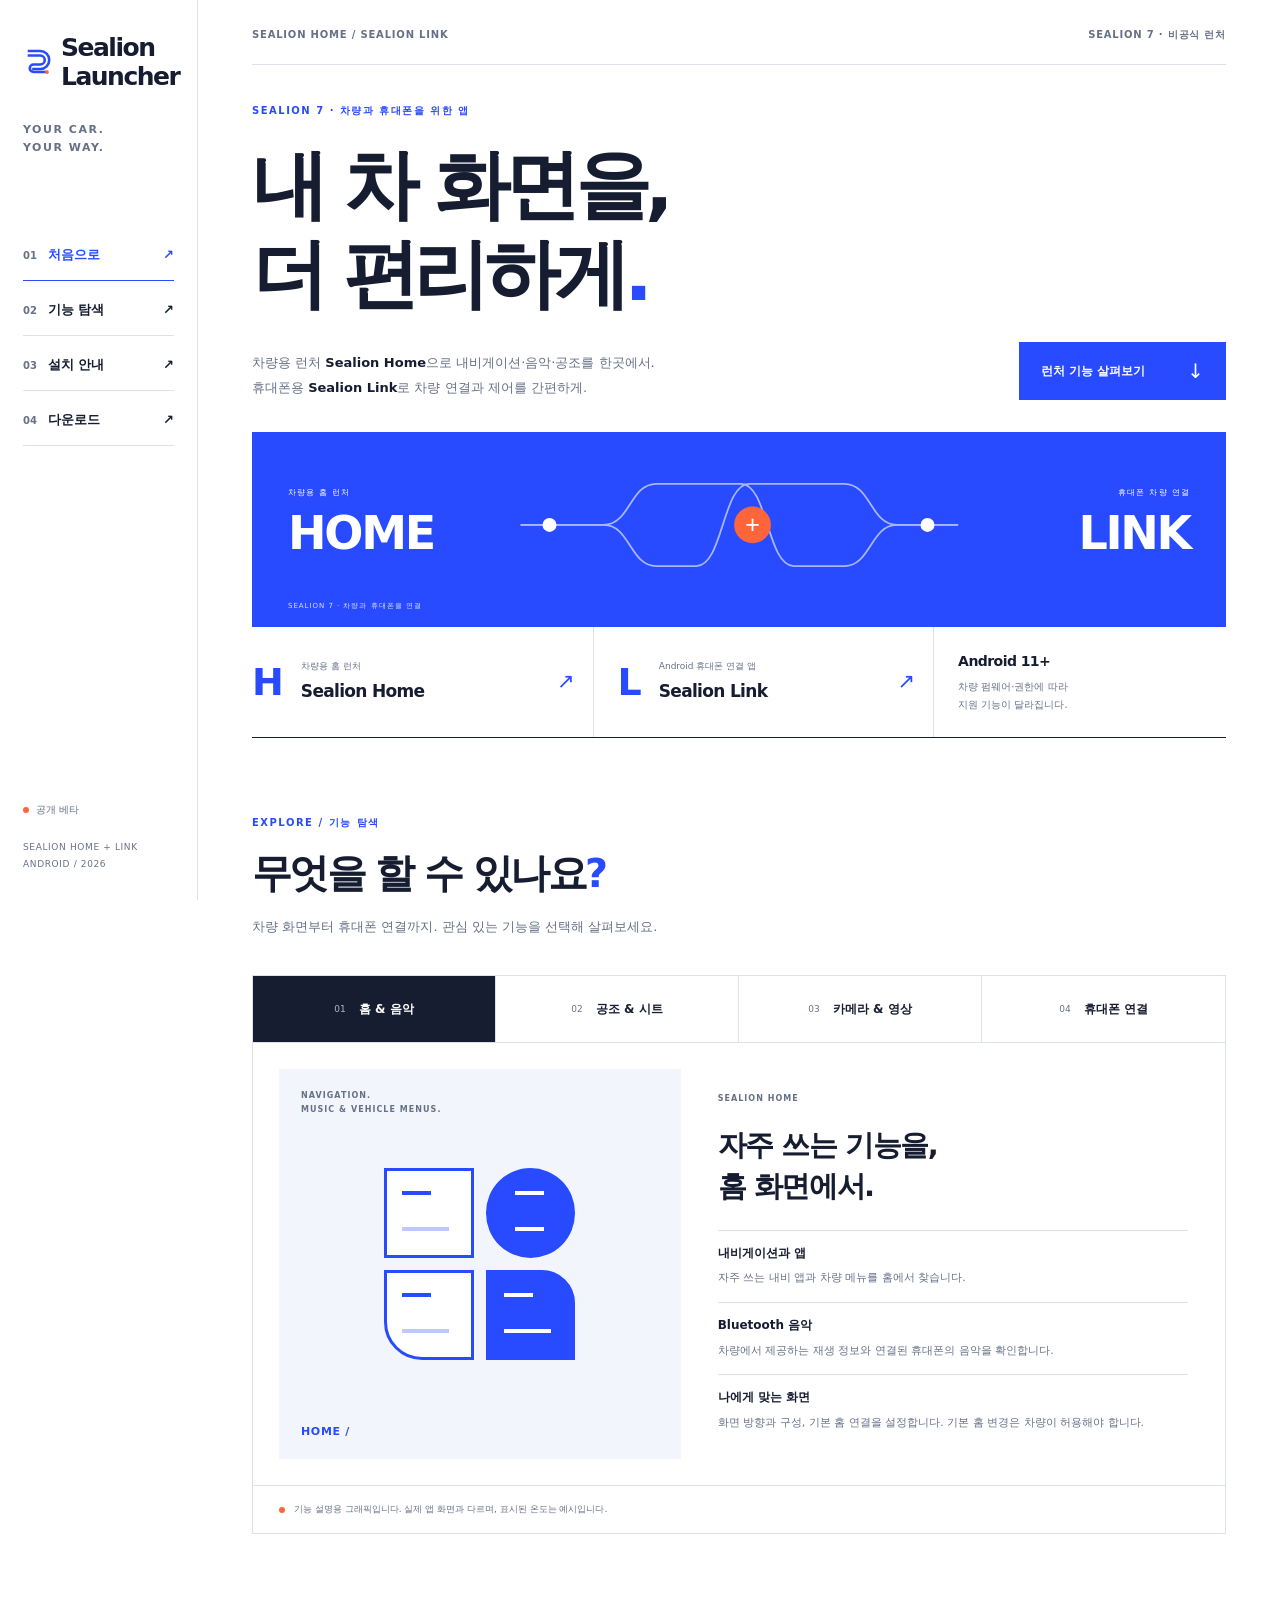
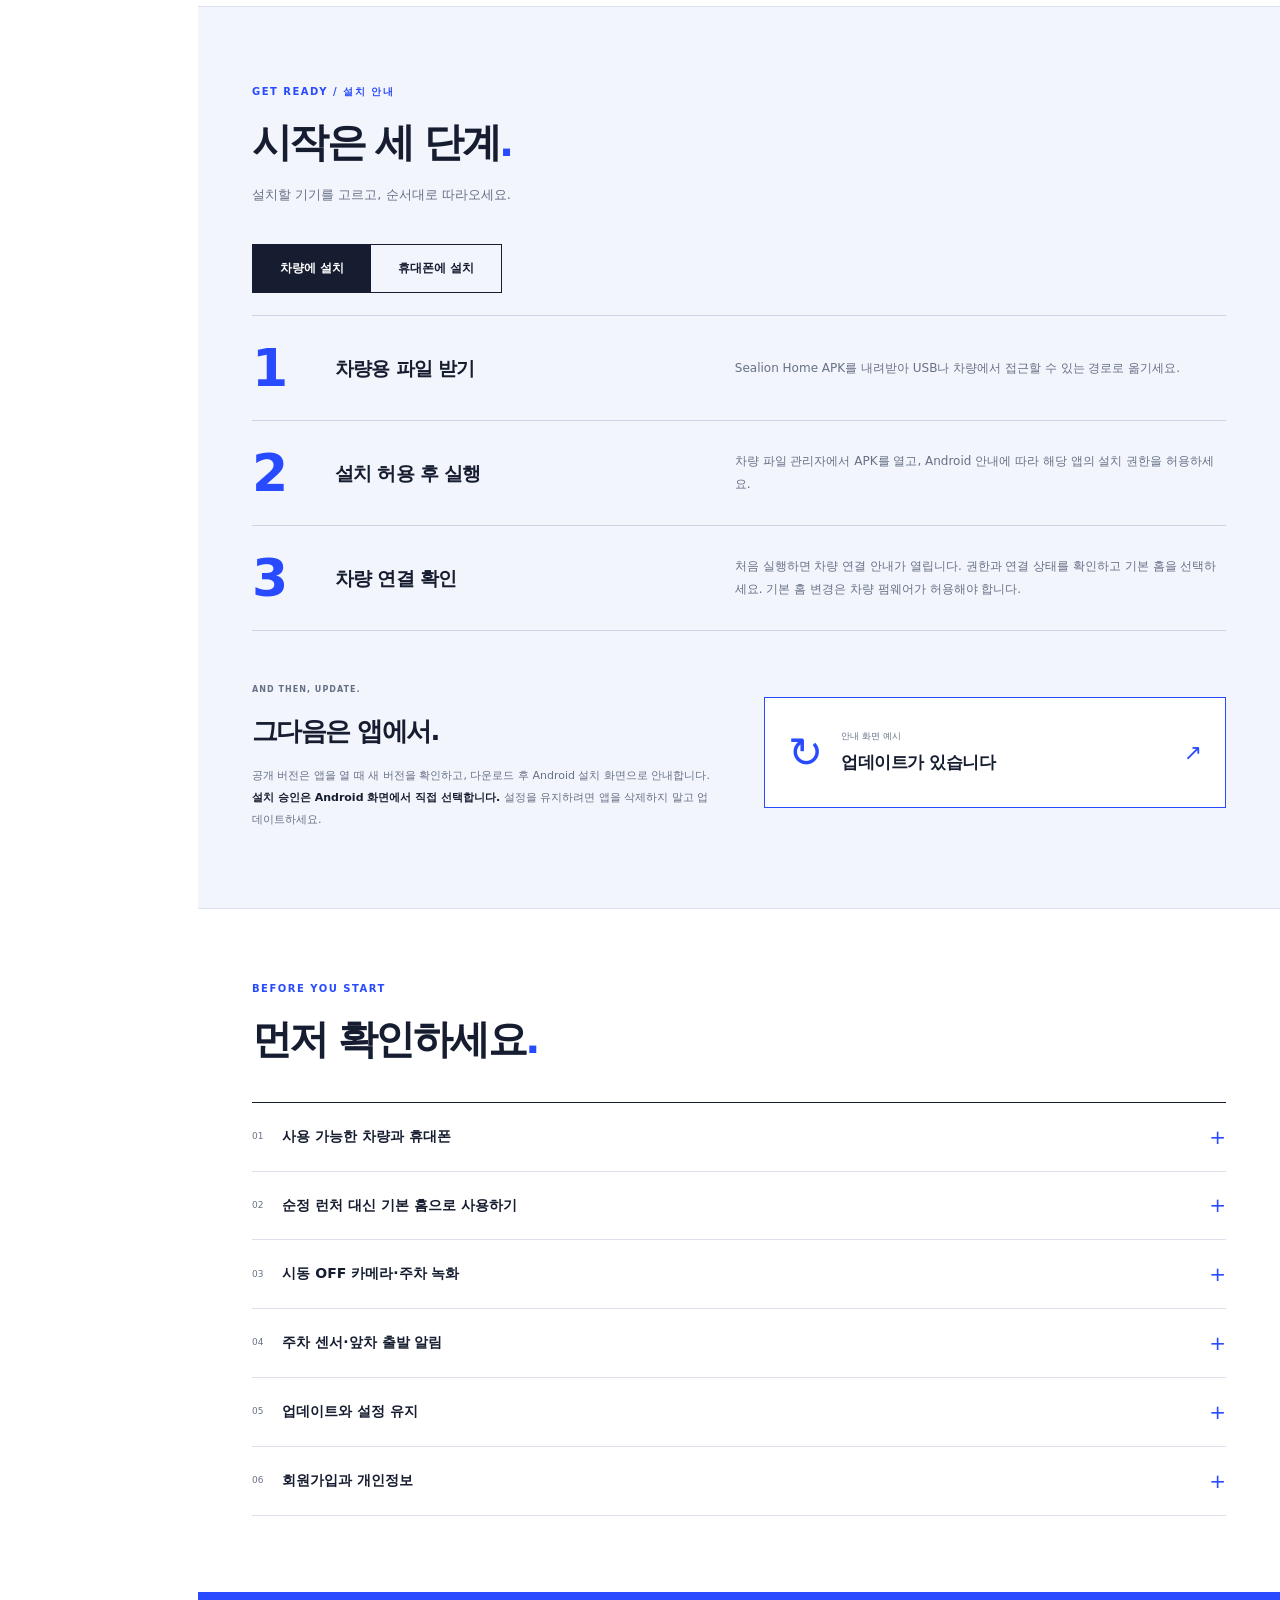
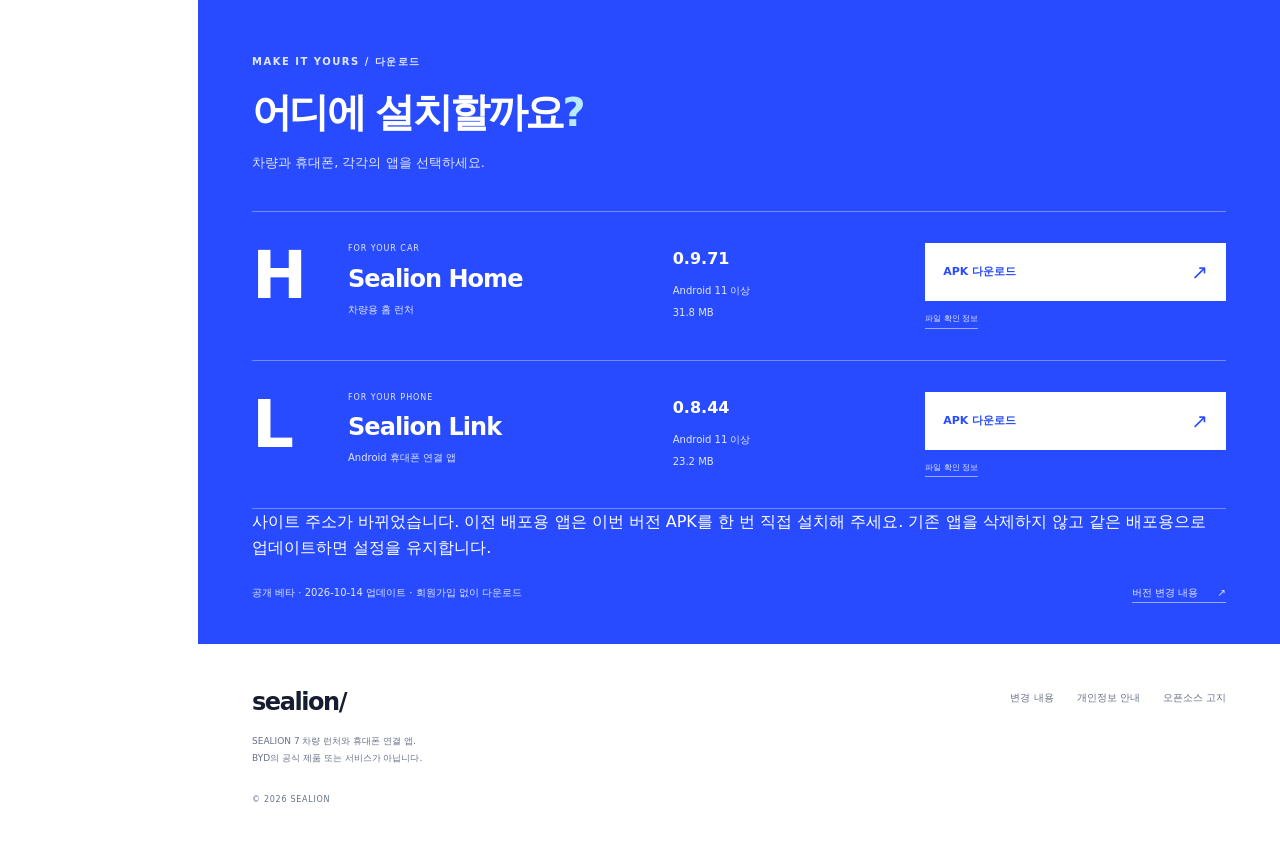
==== site/index.html @ 1e50180e "Add source-bound camera and top-view defaults in Home 0.9.71" ====
<!doctype html>
<html lang="ko">
<head>
  <meta charset="utf-8">
  <meta name="viewport" content="width=device-width, initial-scale=1">
  <meta name="theme-color" content="#284bff">
  <meta name="description" content="BYD SEALION 7을 위한 차량용 런처 Sealion Home과 Android 휴대폰 앱 Sealion Link. 내비게이션·음악·공조부터 휴대폰 차량 연결·제어까지, 기능을 살펴보고 설치하세요.">
  <title>Sealion Home &amp; Link — SEALION 7 차량 런처와 휴대폰 연결</title>
  <link rel="icon" href="assets/mark.svg" type="image/svg+xml">
  <link rel="stylesheet" href="assets/site.css?v=launcher-brand">
  <script src="assets/site.js" defer></script>
</head>
<body>
<a class="skip-link" href="#main">본문 바로가기</a>
<header class="site-rail">
  <a class="brand" href="#start" aria-label="Sealion Launcher 소개 처음으로"><img src="assets/mark.svg" width="38" height="38" alt=""><span class="brand-name">Sealion Launcher</span></a>
  <p class="rail-caption">YOUR CAR.<br>YOUR WAY.</p>
  <nav aria-label="주 메뉴">
    <a href="#start" aria-current="location"><span>01</span>처음으로<i aria-hidden="true">↗</i></a>
    <a href="#experience"><span>02</span>기능 탐색<i aria-hidden="true">↗</i></a>
    <a href="#install"><span>03</span>설치 안내<i aria-hidden="true">↗</i></a>
    <a href="#download"><span>04</span>다운로드<i aria-hidden="true">↗</i></a>
  </nav>
  <div class="rail-bottom"><span class="status-dot"></span>공개 베타<small>SEALION HOME + LINK<br>ANDROID / 2026</small></div>
</header>
<main id="main">
  <section id="start" class="opening" aria-labelledby="hero-title">
    <div class="page-meta"><span>SEALION HOME / SEALION LINK</span><span>SEALION 7 · 비공식 런처</span></div>
    <div class="opening-copy"><p class="section-code">SEALION 7 · 차량과 휴대폰을 위한 앱</p><h1 id="hero-title">내 차 화면을,<br>더 편리하게<span>.</span></h1><div class="opening-bottom"><p class="opening-description">차량용 런처 <strong>Sealion Home</strong>으로 내비게이션·음악·공조를 한곳에서.<br>휴대폰용 <strong>Sealion Link</strong>로 차량 연결과 제어를 간편하게.</p><a class="action solid" href="#experience">런처 기능 살펴보기 <span aria-hidden="true">↓</span></a></div></div>
    <div class="connection-poster" aria-label="차량용 런처 Home과 휴대폰 앱 Link의 연결"><div class="connection-label"><span>차량용 홈 런처</span><strong>HOME</strong></div><svg viewBox="0 0 500 160" aria-hidden="true"><path d="M0 81h95c30 0 30-47 60-47h97c30 0 30 94 60 94h58c30 0 30-47 60-47h70"/><path d="M0 81h95c30 0 30 47 60 47h46c30 0 30-94 60-94h109c30 0 30 47 60 47h70"/><circle cx="33" cy="81" r="8"/><circle cx="465" cy="81" r="8"/><circle cx="265" cy="81" r="21"/><path class="connection-plus" d="M258 81h14m-7-7v14"/></svg><div class="connection-label"><span>휴대폰 차량 연결</span><strong>LINK</strong></div><span class="poster-caption">SEALION 7 · 차량과 휴대폰을 연결</span></div>
    <div class="product-index"><a href="#experience"><span>H</span><div><small>차량용 홈 런처</small><strong>Sealion Home</strong></div><i aria-hidden="true">↗</i></a><a href="#experience" data-open-feature="link"><span>L</span><div><small>Android 휴대폰 연결 앱</small><strong>Sealion Link</strong></div><i aria-hidden="true">↗</i></a><div class="system-note"><strong>Android 11+</strong><span>차량 펌웨어·권한에 따라<br>지원 기능이 달라집니다.</span></div></div>
  </section>

  <section id="experience" class="chapter experience" aria-labelledby="experience-title">
    <div class="chapter-heading"><p class="section-code">EXPLORE / 기능 탐색</p><h2 id="experience-title">무엇을 할 수 있나요<span>?</span></h2><p>차량 화면부터 휴대폰 연결까지. 관심 있는 기능을 선택해 살펴보세요.</p></div>
    <div class="feature-selector" role="tablist" aria-label="기능 소개">
      <button id="tab-home" role="tab" type="button" aria-selected="true" aria-controls="panel-home" data-panel="home"><span>01</span>홈 & 음악</button>
      <button id="tab-climate" role="tab" type="button" aria-selected="false" aria-controls="panel-climate" data-panel="climate" tabindex="-1"><span>02</span>공조 & 시트</button>
      <button id="tab-camera" role="tab" type="button" aria-selected="false" aria-controls="panel-camera" data-panel="camera" tabindex="-1"><span>03</span>카메라 & 영상</button>
      <button id="tab-link" role="tab" type="button" aria-selected="false" aria-controls="panel-link" data-panel="link" tabindex="-1"><span>04</span>휴대폰 연결</button>
    </div>
    <div class="feature-stage">
      <div id="panel-home" class="feature-panel" role="tabpanel" aria-labelledby="tab-home">
        <div class="feature-art art-home" aria-hidden="true"><span class="art-caption">NAVIGATION.<br>MUSIC &amp; VEHICLE MENUS.</span><div class="home-glyph"><span></span><span></span><span></span><span></span></div><span class="art-word">HOME /</span></div>
        <div class="feature-story"><span class="feature-tag">SEALION HOME</span><h3>자주 쓰는 기능을,<br>홈 화면에서.</h3><dl><div><dt>내비게이션과 앱</dt><dd>자주 쓰는 내비 앱과 차량 메뉴를 홈에서 찾습니다.</dd></div><div><dt>Bluetooth 음악</dt><dd>차량에서 제공하는 재생 정보와 연결된 휴대폰의 음악을 확인합니다.</dd></div><div><dt>나에게 맞는 화면</dt><dd>화면 방향과 구성, 기본 홈 연결을 설정합니다. 기본 홈 변경은 차량이 허용해야 합니다.</dd></div></dl></div>
      </div>
      <div id="panel-climate" class="feature-panel" role="tabpanel" aria-labelledby="tab-climate" hidden>
        <div class="feature-art art-climate" aria-hidden="true"><span class="art-caption">YOUR COMFORT.<br>ONE PLACE.</span><div class="climate-glyph"><strong>21.5<span>°</span></strong><span class="temperature-label">COMFORT ZONE</span></div><span class="art-word">COMFORT /</span></div>
        <div class="feature-story"><span class="feature-tag">SEALION HOME</span><h3>나에게 맞는 온도,<br>한곳에서.</h3><dl><div><dt>온도와 바람 방향</dt><dd>운전석·동승석 온도, 풍량과 바람 방향을 공조 메뉴에서 조절합니다.</dd></div><div><dt>열선과 통풍</dt><dd>시트 열선·통풍과 핸들 열선을 공조 안에서 찾습니다.</dd></div><div><dt>공조 설정</dt><dd>AUTO, A/C, 내기 순환과 유리 제상 등 차량이 지원하는 기능을 모았습니다.</dd></div></dl></div>
      </div>
      <div id="panel-camera" class="feature-panel" role="tabpanel" aria-labelledby="tab-camera" hidden>
        <div class="feature-art art-camera" aria-hidden="true"><span class="art-caption">VEHICLE CAMERAS.<br>RECORDING &amp; PLAYBACK.</span><div class="camera-glyph"><span></span><i></i></div><span class="art-word">AROUND /</span></div>
        <div class="feature-story"><span class="feature-tag">SEALION HOME + LINK</span><h3>차량 주변 보기와<br>영상 저장을 한곳에서.</h3><dl><div><dt>카메라 보기</dt><dd>지원되는 카메라를 연결하고 화면과 채널을 맞춥니다.</dd></div><div><dt>녹화와 저장 영상</dt><dd>블랙박스·주차 녹화 설정과 저장된 영상을 각각의 메뉴에서 확인합니다.</dd></div><div><dt>휴대폰에서 확인</dt><dd>차량 전원·네트워크와 카메라 권한이 필요합니다. 시동 OFF 영상은 현재 보장하지 않습니다.</dd></div></dl><a class="inline-link" href="#faq">카메라 지원 조건 확인 <span>↗</span></a></div>
      </div>
      <div id="panel-link" class="feature-panel" role="tabpanel" aria-labelledby="tab-link" hidden>
        <div class="feature-art art-link" aria-hidden="true"><span class="art-caption">VEHICLE CONNECTION.<br>LOCK &amp; UNLOCK.</span><div class="link-glyph"><i></i><i></i><i></i><span>H ↔ L</span></div><span class="art-word">CONNECTED /</span></div>
        <div class="feature-story"><span class="feature-tag">SEALION LINK / ANDROID</span><h3>휴대폰에서 확인하는<br>차량 연결과 자동 잠금.</h3><dl><div><dt>접근·이탈 자동 잠금</dt><dd>등록한 차량 BLE 신호와 최근 걸음 감지로 접근·이탈을 확인합니다. 신체 활동·Bluetooth 권한과 걸음 감지 센서를 지원하는 휴대폰이 필요합니다.</dd></div><div><dt>유지되는 설정</dt><dd>같은 앱을 삭제하지 않고 업데이트하면 자동 잠금 설정을 유지합니다.</dd></div><div><dt>연결·동작 기록</dt><dd>최근 연결 상태와 자동 잠금 동작 기록을 기기에서 확인합니다.</dd></div></dl></div>
      </div>
      <div class="stage-note"><span class="status-dot"></span>기능 설명용 그래픽입니다. 실제 앱 화면과 다르며, 표시된 온도는 예시입니다.</div>
    </div>
  </section>

  <section id="install" class="chapter install" aria-labelledby="install-title">
    <div class="chapter-heading"><p class="section-code">GET READY / 설치 안내</p><h2 id="install-title">시작은 세 단계<span>.</span></h2><p>설치할 기기를 고르고, 순서대로 따라오세요.</p></div>
    <div class="install-tabs" role="tablist" aria-label="설치할 기기"><button type="button" id="install-car" role="tab" aria-selected="true" aria-controls="install-car-panel" data-install="car">차량에 설치</button><button type="button" id="install-phone" role="tab" aria-selected="false" aria-controls="install-phone-panel" data-install="phone" tabindex="-1">휴대폰에 설치</button></div>
    <div id="install-car-panel" class="installation-list" role="tabpanel" aria-labelledby="install-car"><article><span>1</span><h3>차량용 파일 받기</h3><p>Sealion Home APK를 내려받아 USB나 차량에서 접근할 수 있는 경로로 옮기세요.</p></article><article><span>2</span><h3>설치 허용 후 실행</h3><p>차량 파일 관리자에서 APK를 열고, Android 안내에 따라 해당 앱의 설치 권한을 허용하세요.</p></article><article><span>3</span><h3>차량 연결 확인</h3><p>처음 실행하면 차량 연결 안내가 열립니다. 권한과 연결 상태를 확인하고 기본 홈을 선택하세요. 기본 홈 변경은 차량 펌웨어가 허용해야 합니다.</p></article></div>
    <div id="install-phone-panel" class="installation-list" role="tabpanel" aria-labelledby="install-phone" hidden><article><span>1</span><h3>휴대폰용 파일 받기</h3><p>Android 휴대폰에서 Sealion Link APK를 내려받으세요. iPhone용 앱은 제공하지 않습니다.</p></article><article><span>2</span><h3>Android 설치 승인</h3><p>다운로드한 파일을 열고 브라우저나 파일 관리자의 ‘알 수 없는 앱 설치’를 허용하세요.</p></article><article><span>3</span><h3>내 차 연결 등록</h3><p>앱 안내에 따라 차량을 등록하고 신체 활동·Bluetooth·근처 기기 권한과 백그라운드 실행을 확인하세요.</p></article></div>
    <div class="update-guide"><div><span class="feature-tag">AND THEN, UPDATE.</span><h3>그다음은 앱에서.</h3><p>공개 버전은 앱을 열 때 새 버전을 확인하고, 다운로드 후 Android 설치 화면으로 안내합니다. <strong>설치 승인은 Android 화면에서 직접 선택합니다.</strong> 설정을 유지하려면 앱을 삭제하지 말고 업데이트하세요.</p></div><button id="update-demo" type="button"><span class="update-icon" aria-hidden="true">↻</span><span><small>안내 화면 예시</small><strong>업데이트가 있습니다</strong></span><i aria-hidden="true">↗</i></button></div>
  </section>

  <section id="faq" class="chapter compatibility" aria-labelledby="faq-title"><div class="chapter-heading"><p class="section-code">BEFORE YOU START</p><h2 id="faq-title">먼저 확인하세요<span>.</span></h2></div><div class="faq-list">
    <details><summary><span>01</span>사용 가능한 차량과 휴대폰<i aria-hidden="true">+</i></summary><p>SEALION 7의 Android 차량 디스플레이를 기준으로 개발하고 있습니다. 최소 Android 버전은 11입니다. 차량 펌웨어, SDK와 권한에 따라 지원 기능이 달라집니다. Sealion Link는 Android 휴대폰 전용입니다.</p></details>
    <details><summary><span>02</span>순정 런처 대신 기본 홈으로 사용하기<i aria-hidden="true">+</i></summary><p>차량에서 기본 홈 앱 변경을 허용해야 합니다. 설정에서 기본 런처 설정·유지를 시도할 수 있지만, 차량 펌웨어 정책에 따라 적용되지 않을 수 있습니다.</p></details>
    <details><summary><span>03</span>시동 OFF 카메라·주차 녹화<i aria-hidden="true">+</i></summary><p>카메라·본체 전원과 네트워크가 유지되고 차량이 관련 권한을 제공해야 합니다. 현재 시동 OFF 녹화와 원격 영상을 보장하지 않습니다. 개발용과 공개 차량용은 같은 차량 카메라 수신 경로를 사용합니다. 차량의 실제 영상 수신과 시동 OFF 전원 유지는 각각 확인해야 합니다.</p></details>
    <details><summary><span>04</span>주차 센서·앞차 출발 알림<i aria-hidden="true">+</i></summary><p>차량에서 거리 값과 출발 안내 신호를 제공해야 합니다. 신호가 수신되지 않으면 거리나 알림을 임의로 만들지 않습니다. 현재 차량별 신호 수신 확인이 필요한 기능입니다.</p></details>
    <details><summary><span>05</span>업데이트와 설정 유지<i aria-hidden="true">+</i></summary><p>같은 배포용 앱을 삭제하지 않고 업데이트하면 설정을 유지합니다. 개발자용과 배포용은 별개의 앱으로 설정을 공유하지 않습니다. 앱 삭제 또는 앱 데이터 삭제 시에는 다시 설정해야 합니다. 이 사이트의 공개 버전은 앱 실행 시 새 버전을 확인합니다. 주소 연결 전 준비용 버전을 쓰고 있다면 처음 한 번은 이 사이트의 APK로 직접 업데이트하세요.</p></details>
    <details><summary><span>06</span>회원가입과 개인정보<i aria-hidden="true">+</i></summary><p>공개 APK 다운로드에는 사이트 회원가입이 필요 없습니다. 이 사이트에는 광고·분석 추적 스크립트를 넣지 않았습니다. 차량 계정이 필요한 제어 기능은 앱에서 별도로 연결합니다. 자세한 내용은 <a href="privacy.html">개인정보 안내</a>를 확인하세요.</p></details>
  </div></section>

  <section id="download" class="downloads" aria-labelledby="download-title"><div class="download-heading"><p class="section-code">MAKE IT YOURS / 다운로드</p><h2 id="download-title">어디에 설치할까요<span>?</span></h2><p>차량과 휴대폰, 각각의 앱을 선택하세요.</p></div>
    <div class="package-list"><article class="package-row"><div class="package-letter">H</div><div class="package-name"><span>FOR YOUR CAR</span><h3>Sealion Home</h3><p>차량용 홈 런처</p></div><div class="release-meta"><strong data-release="vehicle-version">0.9.71</strong><span>Android 11 이상</span><span data-release="vehicle-size">공개 파일 준비 중</span></div><div class="package-action"><a class="action download-link is-disabled" data-app="vehicle" aria-disabled="true">다운로드 준비 중 <span aria-hidden="true">↗</span></a><details class="hash-details"><summary>파일 확인 정보</summary><p data-release="vehicle-hash">공개 파일 확정 후 SHA-256을 제공합니다.</p></details></div></article>
    <article class="package-row"><div class="package-letter">L</div><div class="package-name"><span>FOR YOUR PHONE</span><h3>Sealion Link</h3><p>Android 휴대폰 연결 앱</p></div><div class="release-meta"><strong data-release="phone-version">0.8.44</strong><span>Android 11 이상</span><span data-release="phone-size">공개 파일 준비 중</span></div><div class="package-action"><a class="action download-link is-disabled" data-app="phone" aria-disabled="true">다운로드 준비 중 <span aria-hidden="true">↗</span></a><details class="hash-details"><summary>파일 확인 정보</summary><p data-release="phone-hash">공개 파일 확정 후 SHA-256을 제공합니다.</p></details></div></article></div>
    <p class="notice">사이트 주소가 바뀌었습니다. 이전 배포용 앱은 이번 버전 APK를 한 번 직접 설치해 주세요. 기존 앱을 삭제하지 않고 같은 배포용으로 업데이트하면 설정을 유지합니다.</p><div class="download-footnote"><p id="release-status"><span class="status-dot"></span>공개 다운로드 파일을 확인하고 있습니다.</p><a href="release-notes.html">버전 변경 내용 <span aria-hidden="true">↗</span></a></div>
  </section>
</main>
<footer class="site-footer"><div><strong>sealion/</strong><p>SEALION 7 차량 런처와 휴대폰 연결 앱.<br>BYD의 공식 제품 또는 서비스가 아닙니다.</p></div><nav aria-label="문서"><a href="release-notes.html">변경 내용</a><a href="privacy.html">개인정보 안내</a><a href="licenses.html">오픈소스 고지</a></nav><span>© 2026 SEALION</span></footer>
<dialog id="update-dialog" aria-labelledby="update-dialog-title"><button type="button" class="dialog-close" aria-label="닫기">×</button><span class="section-code">UPDATE / PREVIEW</span><h2 id="update-dialog-title">다음 버전으로,<br>이어가세요.</h2><p>앱에서 새 버전과 변경 내용을 확인한 뒤 업데이트를 시작할 수 있습니다.</p><ol><li>버전과 변경 내용 확인</li><li>다운로드한 APK의 파일·앱 서명 검사</li><li>Android 설치 화면에서 사용자 승인</li></ol><p class="demo-note">웹사이트의 흐름 예시입니다. 실제 다운로드나 업데이트를 진행하지 않습니다. 앱에서 새 버전이 있을 때 안내가 표시됩니다.</p><button type="button" class="action solid dialog-close-action">확인 <span aria-hidden="true">↗</span></button></dialog>
</body>
</html>
---- site/assets/site.css ----
@charset "UTF-8";
:root{--ink:#161d30;--blue:#284bff;--paper:#fff;--muted:#667086;--line:#dce1ed;--soft:#f3f5fc;--orange:#ff653b;--rail:198px}
*{box-sizing:border-box}html{scroll-behavior:smooth;scroll-padding-top:22px}body{margin:0;background:var(--paper);color:var(--ink);font-family:"Pretendard","Noto Sans KR","Malgun Gothic",system-ui,sans-serif;line-height:1.6;-webkit-font-smoothing:antialiased}a{color:inherit;text-decoration:none}button{font:inherit;cursor:pointer;color:inherit}button,a,summary{-webkit-tap-highlight-color:transparent}h1,h2,h3,p{margin:0}img{display:block;max-width:100%}[hidden]{display:none!important}::selection{background:#d8dfff;color:var(--ink)}button:focus-visible,a:focus-visible,summary:focus-visible{outline:3px solid var(--orange);outline-offset:5px}.skip-link{position:fixed;left:14px;top:-70px;z-index:20;background:var(--ink);color:#fff;padding:12px 18px}.skip-link:focus{top:12px}
.site-rail{position:fixed;inset:0 auto 0 0;width:var(--rail);padding:34px 23px 27px;border-right:1px solid var(--line);background:var(--paper);z-index:5;display:flex;flex-direction:column}.brand{display:flex;gap:8px;align-items:center;font-size:25px;font-weight:850;letter-spacing:-1.5px;line-height:1}.brand img{width:30px;height:38px}.brand-name{min-width:0;line-height:1.15}.brand img{flex-shrink:0}.rail-caption{font-size:11px;font-weight:800;letter-spacing:.14em;line-height:1.7;margin-top:29px;color:var(--muted)}.site-rail nav{display:grid;margin-top:74px;gap:6px}.site-rail nav a{display:flex;align-items:center;gap:11px;min-height:49px;border-bottom:1px solid var(--line);font-size:13px;font-weight:650}.site-rail nav a>span{font-size:10px;color:var(--muted);font-variant-numeric:tabular-nums}.site-rail nav i{font-style:normal;margin-left:auto;opacity:0}.site-rail nav a[aria-current]{color:var(--blue);border-color:var(--blue)}.site-rail nav a[aria-current] i,.site-rail nav a:hover i{opacity:1}.rail-bottom{margin-top:auto;font-size:10px;color:var(--muted);padding-top:40px}.rail-bottom small{font-size:9px;display:block;margin-top:21px;letter-spacing:.07em;line-height:1.9}.status-dot{display:inline-block;width:6px;height:6px;border-radius:50%;background:var(--orange);margin-right:7px;flex-shrink:0}main,.site-footer{margin-left:var(--rail)}.page-meta{display:flex;justify-content:space-between;padding:27px 0 21px;border-bottom:1px solid var(--line);font-size:10px;letter-spacing:.08em;font-weight:650;color:var(--muted)}.opening{padding:0 54px}.section-code{font-size:10px;letter-spacing:.15em;font-weight:750;color:var(--blue);line-height:1.6}.opening-copy{padding:38px 0 32px}.opening h1{font-size:clamp(60px,5.9vw,94px);letter-spacing:-.075em;line-height:1.18;font-weight:900;margin-top:22px}.opening h1>span,.chapter h2>span{color:var(--blue)}.opening-bottom{display:flex;justify-content:space-between;align-items:end;gap:25px;margin-top:23px}.opening-description{font-size:13px;line-height:1.9;color:var(--muted)}.opening-description strong{color:var(--ink);font-weight:650}.action{min-height:51px;display:inline-flex;align-items:center;justify-content:space-between;gap:42px;padding:12px 21px;border:1px solid var(--ink);font-size:12px;font-weight:700;line-height:1.6;background:transparent}.action span{font-size:20px;font-weight:400}.action.solid{background:var(--blue);color:#fff;border-color:var(--blue)}.action:hover{background:var(--ink);color:#fff;border-color:var(--ink)}.connection-poster{position:relative;display:grid;grid-template-columns:1fr 2.15fr 1fr;align-items:center;gap:14px;background:var(--blue);color:white;min-height:194px;padding:22px 36px 33px}.connection-label>span{font-size:8px;letter-spacing:.15em;display:block;margin-bottom:7px}.connection-label strong{display:block;font-size:clamp(35px,3.6vw,62px);font-weight:850;letter-spacing:-.05em;line-height:1.2}.connection-label:last-of-type{text-align:right}.connection-poster svg{width:100%;max-height:140px}.connection-poster svg>path{fill:none;stroke:#a7b7ff;stroke-width:2}.connection-poster svg>circle{fill:#fff;stroke:none}.connection-poster svg>circle:nth-of-type(3){fill:var(--orange)}.connection-poster svg .connection-plus{stroke:white;stroke-width:2}.poster-caption{position:absolute;left:36px;bottom:15px;font-size:7px;letter-spacing:.14em;color:#d7dfff}.product-index{display:grid;grid-template-columns:1fr 1fr .86fr;border-bottom:1px solid var(--ink);min-height:111px}.product-index>a{display:flex;align-items:center;gap:17px;padding:22px 18px 22px 0}.product-index>a+a,.system-note{border-left:1px solid var(--line);padding-left:24px}.product-index>a>span{font-size:38px;color:var(--blue);font-weight:900;line-height:1}.product-index small{display:block;font-size:9px;color:var(--muted);margin-bottom:4px}.product-index strong{font-size:17px;font-weight:800;letter-spacing:-.04em}.product-index i{font-style:normal;margin-left:auto;font-size:21px;color:var(--blue)}.product-index>a:hover strong{color:var(--blue)}.system-note{display:flex;flex-direction:column;justify-content:center}.system-note strong{font-size:14px}.system-note>span{font-size:10px;color:var(--muted);line-height:1.8;margin-top:6px}
.chapter{padding:77px 54px}.chapter-heading{margin-bottom:36px}.chapter h2,.downloads h2{font-size:clamp(30px,3.1vw,48px);font-weight:850;letter-spacing:-.065em;line-height:1.3;margin-top:17px}.chapter-heading>p:last-child:not(.section-code){color:var(--muted);font-size:13px;line-height:1.9;margin-top:15px}.experience{padding-bottom:72px}.feature-selector{display:grid;grid-template-columns:repeat(4,1fr);border:1px solid var(--line)}.feature-selector button{min-height:66px;border:0;border-right:1px solid var(--line);background:#fff;font-size:12px;font-weight:700;display:flex;align-items:center;justify-content:center;gap:13px}.feature-selector button:last-child{border-right:0}.feature-selector button>span{font-size:9px;color:var(--muted);font-weight:500}.feature-selector button[aria-selected=true]{background:var(--ink);color:white}.feature-selector button[aria-selected=true]>span{color:#acb9da}.feature-selector button:hover{box-shadow:inset 0 -3px var(--blue)}.feature-stage{border:1px solid var(--line);border-top:0}.feature-panel{display:grid;grid-template-columns:.88fr 1.12fr;min-height:440px}.feature-art{position:relative;background:var(--soft);min-height:390px;margin:26px 0 26px 26px;overflow:hidden;display:flex;align-items:center;justify-content:center}.art-caption{position:absolute;left:22px;top:20px;font-size:8px;letter-spacing:.13em;line-height:1.7;font-weight:700;color:var(--muted)}.art-word{position:absolute;left:22px;bottom:19px;font-size:11px;letter-spacing:.06em;font-weight:750;color:var(--blue)}.feature-story{padding:40px 37px 29px}.feature-tag{font-size:8px;letter-spacing:.13em;font-weight:800;color:var(--muted);line-height:1.7}.feature-story h3{font-size:29px;font-weight:850;line-height:1.4;letter-spacing:-.05em;margin:16px 0 24px}.feature-story dl{margin:0}.feature-story dl>div{padding:13px 0;border-top:1px solid var(--line)}.feature-story dt{font-size:12px;font-weight:750}.feature-story dd{margin:5px 0 0;font-size:11px;line-height:1.9;color:var(--muted)}.stage-note{display:flex;align-items:center;gap:2px;padding:15px 26px;border-top:1px solid var(--line);font-size:9px;color:var(--muted);line-height:1.8}.home-glyph{display:grid;grid-template-columns:repeat(2,1fr);gap:12px;width:191px}.home-glyph span{height:90px;border:3px solid var(--blue);background:#fff;position:relative}.home-glyph span:before{content:"";position:absolute;background:var(--blue);width:29px;height:4px;left:15px;top:20px}.home-glyph span:after{content:"";position:absolute;width:47px;height:4px;left:15px;bottom:24px;background:#bdc8ff}.home-glyph span:nth-child(2){border-radius:50%;background:var(--blue)}.home-glyph span:nth-child(2):before,.home-glyph span:nth-child(2):after{background:white;width:29px;left:26px}.home-glyph span:nth-child(3){border-radius:0 0 0 38px}.home-glyph span:nth-child(4){background:var(--blue);border-radius:0 33px 0 0}.home-glyph span:nth-child(4):before,.home-glyph span:nth-child(4):after{background:white}.climate-glyph{border:2px solid var(--blue);width:224px;height:174px;display:flex;align-items:center;justify-content:center;flex-direction:column;outline:1px dashed #9eaeff;outline-offset:17px;position:relative;background:white}.climate-glyph:before{content:"";position:absolute;height:11px;width:11px;background:var(--orange);right:-24px;top:calc(50% - 5px)}.climate-glyph strong{font-size:66px;font-weight:500;letter-spacing:-.07em;color:var(--blue);line-height:1.3}.climate-glyph strong>span{font-size:44px}.temperature-label{font-size:8px;color:var(--muted);letter-spacing:.15em;margin-top:8px}.camera-glyph{width:222px;height:156px;border:3px solid var(--blue);position:relative}.camera-glyph:before{content:"";position:absolute;width:75px;height:18px;border:3px solid var(--blue);top:-23px;left:22px}.camera-glyph>span{position:absolute;width:86px;height:86px;border-radius:50%;border:3px solid var(--blue);top:31px;left:65px}.camera-glyph>span:before{content:"";position:absolute;width:51px;height:51px;border-radius:50%;background:var(--blue);top:14px;left:14px}.camera-glyph>i{position:absolute;width:13px;height:13px;background:var(--orange);right:16px;top:16px}.art-camera{background:#edf0ff}.link-glyph{width:220px;height:180px;position:relative;display:flex;align-items:center;justify-content:center}.link-glyph i{position:absolute;inset:0;border:1px solid #b7c3ff}.link-glyph i:nth-child(2){inset:20px;border-style:dashed}.link-glyph i:nth-child(3){inset:40px;border-color:var(--blue);background:white}.link-glyph>span{z-index:1;color:var(--blue);font-size:23px;font-weight:850;letter-spacing:-.06em}.link-glyph:after{content:"";width:12px;height:12px;background:var(--orange);position:absolute;top:34px;left:-6px}.inline-link{display:inline-flex;gap:27px;color:var(--blue);border-bottom:1px solid var(--blue);padding-bottom:3px;font-size:10px;font-weight:700;margin-top:13px}
.install{background:var(--soft);border-top:1px solid var(--line);border-bottom:1px solid var(--line)}.install-tabs{display:inline-flex;border:1px solid var(--ink);margin-bottom:22px}.install-tabs button{border:0;background:transparent;padding:12px 27px;font-size:12px;font-weight:650;min-height:47px}.install-tabs button[aria-selected=true]{background:var(--ink);color:#fff}.installation-list article{display:grid;grid-template-columns:61px 1fr 1.3fr;gap:22px;align-items:center;padding:26px 0;border-bottom:1px solid #cdd4e5}.installation-list article:first-child{border-top:1px solid #cdd4e5}.installation-list article>span{font-size:52px;color:var(--blue);font-weight:800;line-height:1;letter-spacing:-.08em}.installation-list h3{font-size:19px;font-weight:800;letter-spacing:-.04em}.installation-list p{font-size:12px;line-height:1.9;color:var(--muted)}.update-guide{display:grid;grid-template-columns:1fr 1fr;gap:50px;align-items:center;margin-top:43px}.update-guide h3{font-size:26px;letter-spacing:-.06em;font-weight:850;margin-top:11px}.update-guide p{font-size:11px;line-height:2;color:var(--muted);margin-top:13px}.update-guide p strong{font-weight:650;color:var(--ink)}.update-guide>button{display:flex;align-items:center;text-align:left;gap:18px;padding:23px;border:1px solid var(--blue);background:white;min-height:111px}.update-icon{font-size:42px;color:var(--blue);line-height:1;font-weight:400}.update-guide button small{display:block;color:var(--muted);font-size:9px;margin-bottom:6px}.update-guide button strong{font-size:17px;font-weight:750;letter-spacing:-.03em}.update-guide button i{font-style:normal;margin-left:auto;font-size:22px;color:var(--blue)}.update-guide button:hover{background:#eaf0ff}.compatibility{padding-top:72px;padding-bottom:76px}.faq-list{border-top:1px solid var(--ink)}.faq-list details{border-bottom:1px solid var(--line);padding:22px 0}.faq-list summary{cursor:pointer;display:flex;gap:19px;align-items:center;list-style:none;font-size:14px;font-weight:650;line-height:1.7}.faq-list summary::-webkit-details-marker{display:none}.faq-list summary>span{font-size:9px;color:var(--muted);font-weight:500}.faq-list summary i{font-size:20px;font-style:normal;color:var(--blue);margin-left:auto;font-weight:400;line-height:1}.faq-list details[open] summary{color:var(--blue)}.faq-list details[open] summary i{transform:rotate(45deg)}.faq-list details p{max-width:720px;margin:17px 35px 2px;font-size:12px;line-height:2;color:var(--muted)}.faq-list details p a{text-decoration:underline;color:var(--blue)}
.downloads{background:var(--blue);color:white;padding:62px 54px 41px}.downloads .section-code{color:#e0e6ff}.downloads h2>span{color:#b7eaff}.download-heading{margin-bottom:37px}.download-heading>p:last-child{font-size:13px;color:#e0e6ff;margin-top:15px}.package-list{border-top:1px solid #748aff}.package-row{display:grid;grid-template-columns:72px 1fr .76fr 1fr;gap:24px;align-items:start;padding:31px 0;border-bottom:1px solid #748aff}.package-letter{font-size:66px;font-weight:850;line-height:1;letter-spacing:-.07em}.package-name>span{display:block;font-size:8px;letter-spacing:.12em;color:#e0e6ff;margin-bottom:5px}.package-name h3{font-size:24px;font-weight:800;letter-spacing:-.04em;line-height:1.5}.package-name p{font-size:10px;color:#e0e6ff;margin-top:5px}.release-meta{font-size:10px;display:flex;flex-direction:column;gap:5px;padding-top:2px;line-height:1.7;color:#e0e6ff}.release-meta strong{font-size:16px;color:white;font-weight:700;margin-bottom:5px}.download-link{color:var(--blue);border-color:white;background:white;width:100%;font-size:11px;gap:12px;padding:12px 17px;min-height:53px;white-space:nowrap}.download-link.is-disabled{background:transparent;color:#fff;cursor:default}.download-link.is-disabled:hover{border-color:white;background:transparent}.hash-details{font-size:8px;margin-top:12px;color:#e0e6ff}.hash-details summary{cursor:pointer;list-style:none;display:inline-block;border-bottom:1px solid #9cadff;padding-bottom:2px}.hash-details p{overflow-wrap:anywhere;white-space:pre-wrap;font-size:9px;line-height:1.8;margin-top:12px;border:1px solid #748aff;padding:9px}.download-footnote{display:flex;justify-content:space-between;gap:25px;align-items:start;font-size:10px;color:#e0e6ff;margin-top:22px;line-height:1.9}.download-footnote>p{max-width:560px}.download-footnote .status-dot{background:#b7eaff}.download-footnote>a{border-bottom:1px solid #9cadff;white-space:nowrap}.download-footnote>a span{margin-left:16px}.site-footer{padding:39px 54px;display:grid;grid-template-columns:1fr auto;gap:27px;font-size:10px;color:var(--muted)}.site-footer strong{font-size:24px;color:var(--ink);font-weight:850;letter-spacing:-.06em}.site-footer p{font-size:9px;line-height:1.9;margin-top:12px}.site-footer nav{display:flex;gap:23px;font-size:10px;padding-top:7px}.site-footer>span{grid-column:1/-1;font-size:8px;letter-spacing:.09em}.site-footer a:hover{color:var(--blue)}
dialog{border:0;border-top:7px solid var(--blue);padding:36px 35px 30px;max-width:460px;width:calc(100% - 36px);color:var(--ink);box-shadow:0 24px 80px #141e3040}dialog::backdrop{background:#15204588}dialog h2{font-size:34px;font-weight:850;letter-spacing:-.06em;line-height:1.4;margin:19px 0}dialog p,dialog li{font-size:12px;line-height:1.9;color:var(--muted)}dialog ol{padding-left:21px;margin:18px 0}dialog .demo-note{padding:14px;background:var(--soft);font-size:10px;margin:21px 0}.dialog-close{position:absolute;right:19px;top:16px;border:0;background:transparent;font-size:28px;color:var(--muted);line-height:1;padding:3px}.dialog-close-action{width:100%}.article-layout{max-width:900px;padding:61px 66px 85px}.article-layout .back-link{font-size:11px;color:var(--blue);font-weight:650}.article-layout h1{font-size:43px;font-weight:850;letter-spacing:-.065em;line-height:1.35;margin-top:32px}.article-layout h2{font-size:23px;font-weight:800;letter-spacing:-.045em;line-height:1.45;margin:37px 0 15px;border-top:1px solid var(--line);padding-top:23px}.article-layout h3{font-size:18px;margin:27px 0 12px}.article-layout p,.article-layout li{font-size:13px;line-height:2;color:var(--muted)}.article-layout .article-intro{font-size:15px;margin-top:20px;color:var(--ink)}.article-layout pre{font-family:ui-monospace,monospace;font-size:11px;line-height:1.9;white-space:pre-wrap;overflow-wrap:anywhere;background:var(--soft);padding:20px}.article-layout .notice{border-left:3px solid var(--blue);padding:18px 20px;background:var(--soft);margin-top:25px}.article-layout .eyebrow{font-size:10px;letter-spacing:.1em;color:var(--blue);margin:20px 0}.article-layout .text-link{font-size:12px;color:var(--blue);text-decoration:underline}.article-layout .button{display:inline-flex;padding:12px 21px;background:var(--blue);color:white;font-size:12px;margin-top:26px;gap:30px}
@media(min-width:1650px){:root{--rail:230px}.opening,.chapter,.downloads,.site-footer{padding-left:max(70px,calc((100vw - var(--rail) - 1190px)/2));padding-right:max(70px,calc((100vw - var(--rail) - 1190px)/2))}.opening-copy{padding-top:47px;padding-bottom:37px}.opening h1{font-size:102px}.opening-description{font-size:15px}.connection-poster{min-height:215px}.site-rail{padding-left:30px;padding-right:30px}}
@media(max-width:1200px){:root{--rail:175px}.site-rail{padding:30px 18px 24px}.brand{font-size:23px;gap:5px}.brand img{width:25px}.opening,.chapter,.downloads,.site-footer{padding-left:36px;padding-right:36px}.opening h1{font-size:73px}.opening-description{font-size:11px}.connection-poster{min-height:170px;padding-left:25px;padding-right:25px;gap:10px}.connection-label strong{font-size:39px}.connection-label>span{font-size:7px}.poster-caption{left:25px}.product-index{grid-template-columns:1fr 1fr .8fr}.product-index strong{font-size:14px}.product-index>a{gap:12px;padding-right:15px}.product-index>a+a,.system-note{padding-left:19px}.product-index small{font-size:8px}.product-index>a>span{font-size:31px}.system-note strong{font-size:12px}.system-note>span{font-size:9px}.feature-story{padding:36px 28px 27px}.feature-story h3{font-size:25px}.feature-story dd{font-size:10px}.feature-art{margin:22px 0 22px 22px;min-height:360px}.home-glyph{width:155px;gap:9px}.home-glyph span{height:73px}.home-glyph span:before{left:10px;top:17px;width:24px}.home-glyph span:after{left:10px;bottom:17px;width:36px}.home-glyph span:nth-child(2):before,.home-glyph span:nth-child(2):after{width:24px;left:21px}.climate-glyph{width:180px;height:144px;outline-offset:12px}.climate-glyph:before{right:-19px}.climate-glyph strong{font-size:54px}.camera-glyph{width:175px;height:133px}.camera-glyph>span{left:43px;top:24px;width:78px;height:78px}.camera-glyph>span:before{width:46px;height:46px;top:13px;left:13px}.link-glyph{width:190px;height:154px}.art-caption{left:17px;top:17px;font-size:7px}.art-word{left:17px;font-size:10px}.installation-list article{grid-template-columns:48px 1fr 1.2fr;gap:17px}.installation-list h3{font-size:17px}.installation-list p{font-size:11px}.update-guide{gap:30px}.update-guide>button{padding:20px;gap:15px}.update-guide button strong{font-size:14px}.update-icon{font-size:36px}.package-row{grid-template-columns:52px 1fr .75fr 1fr;gap:18px}.package-letter{font-size:54px}.package-name h3{font-size:21px}.download-link{font-size:10px;padding:12px 13px}.site-footer nav{gap:17px}}
@media(max-width:980px){:root{--rail:0px}.site-rail{position:sticky;inset:auto;top:0;width:100%;height:auto;display:grid;grid-template-columns:1fr auto;align-items:center;border-right:0;border-bottom:1px solid var(--line);padding:18px 30px;background:#fffffffa}.site-rail .brand{font-size:24px}.rail-caption,.rail-bottom{display:none}.site-rail nav{display:flex;margin:0;gap:24px}.site-rail nav a{border:0;font-size:11px;min-height:30px;gap:7px}.site-rail nav i{display:none}.site-rail nav a>span{font-size:8px}.site-rail nav a[aria-current]{border-bottom:1px solid var(--blue)}html{scroll-padding-top:93px}.opening,.chapter,.downloads,.site-footer{padding-left:38px;padding-right:38px}.opening h1{font-size:79px}.page-meta{font-size:9px}.product-index strong{font-size:16px}.product-index>a>span{font-size:36px}.chapter{padding-top:65px;padding-bottom:65px}.chapter h2,.downloads h2{font-size:39px}.feature-story h3{font-size:27px}.feature-story dd{font-size:11px}.feature-art{min-height:370px}.feature-selector button{min-height:62px}.update-guide>button{padding:23px}.package-name h3{font-size:23px}.package-letter{font-size:61px}.download-link{font-size:11px}.article-layout{max-width:840px;margin:0 auto;padding:48px 38px 70px}}
@media(max-width:720px){.site-rail{padding:15px 23px}.site-rail nav{gap:17px}.site-rail nav a>span{display:none}.site-rail nav a{font-size:10px}.opening,.chapter,.downloads,.site-footer{padding-left:27px;padding-right:27px}.page-meta{font-size:8px;letter-spacing:.02em;padding-top:24px;padding-bottom:17px}.opening h1{font-size:69px;margin-top:20px}.opening-description{font-size:12px}.opening-bottom{display:block;margin-top:22px}.opening-bottom .action{margin-top:23px}.opening-copy{padding-top:29px;padding-bottom:28px}.connection-poster{min-height:169px;grid-template-columns:1fr 1.6fr 1fr;gap:7px;padding:21px 25px 32px}.connection-label strong{font-size:35px}.connection-label>span{font-size:6px}.product-index{grid-template-columns:1fr 1fr;min-height:99px}.system-note{grid-column:1/-1;border-left:0;border-top:1px solid var(--line);flex-direction:row;align-items:center;justify-content:space-between;padding:13px 0;gap:18px}.system-note>span{margin:0;font-size:9px}.system-note>span br{display:none}.product-index>a{padding-top:22px;padding-bottom:22px}.product-index>a>span{font-size:35px}.product-index strong{font-size:16px}.chapter h2,.downloads h2{font-size:35px}.chapter-heading{margin-bottom:28px}.chapter-heading>p:last-child:not(.section-code){font-size:12px;margin-top:14px}.feature-selector button{font-size:10px;gap:7px;min-height:60px}.feature-selector button>span{font-size:8px}.feature-panel{grid-template-columns:1fr;min-height:0}.feature-art{margin:18px 18px 0;min-height:266px}.art-caption{top:17px;left:19px}.art-word{left:19px;bottom:16px}.feature-story{padding:26px 25px 23px}.feature-story h3{font-size:27px;margin:12px 0 19px}.feature-story h3 br{display:none}.feature-story dl>div{padding:13px 0}.feature-story dt{font-size:12px}.feature-story dd{font-size:11px}.stage-note{font-size:8px;align-items:flex-start;padding:13px 18px}.stage-note .status-dot{margin-top:5px}.home-glyph{width:141px;gap:9px}.home-glyph span{height:66px}.climate-glyph{width:169px;height:137px}.climate-glyph strong{font-size:48px}.climate-glyph strong>span{font-size:34px}.temperature-label{font-size:7px}.camera-glyph{width:171px;height:116px}.camera-glyph>span{width:70px;height:70px;top:22px;left:48px}.camera-glyph>span:before{width:39px;height:39px;top:12px;left:12px}.camera-glyph:before{width:52px;height:14px;top:-19px;left:18px}.link-glyph{height:146px;width:177px}.link-glyph i:nth-child(2){inset:17px}.link-glyph i:nth-child(3){inset:34px}.link-glyph:after{top:27px;left:-5px;height:10px;width:10px}.link-glyph>span{font-size:22px}.installation-list article{grid-template-columns:42px 1fr;gap:9px 19px;align-items:start;padding:24px 0}.installation-list article>span{grid-row:1/3;font-size:45px}.installation-list h3{font-size:18px;padding-top:3px}.installation-list p{grid-column:2;font-size:11px}.install-tabs button{font-size:11px;padding:11px 21px}.update-guide{grid-template-columns:1fr;gap:25px;margin-top:31px}.update-guide h3{font-size:25px}.update-guide p{font-size:11px}.update-guide>button{min-height:100px;padding:23px}.update-guide button strong{font-size:17px}.update-icon{font-size:42px}.faq-list details{padding:19px 0}.faq-list summary{font-size:12px;gap:13px}.faq-list details p{font-size:11px;margin-left:26px;margin-right:17px}.downloads{padding-top:48px;padding-bottom:32px}.download-heading>p:last-child{font-size:11px}.package-row{grid-template-columns:55px 1fr;gap:16px 18px;padding:28px 0}.package-letter{grid-row:1/3;font-size:63px}.package-name h3{font-size:26px}.package-name>span{font-size:8px}.package-name p{font-size:10px}.release-meta{grid-column:2;flex-direction:row;gap:12px;flex-wrap:wrap;font-size:9px;align-items:center}.release-meta strong{font-size:13px;margin:0}.release-meta>span:last-child{flex-basis:100%;margin-top:-4px}.package-action{grid-column:1/-1}.download-link{min-height:50px;font-size:12px}.hash-details{font-size:9px}.download-footnote{display:block;font-size:9px}.download-footnote>a{display:inline-block;margin-top:19px;font-size:10px}.site-footer{padding-top:30px;padding-bottom:30px;display:block}.site-footer nav{margin-top:23px;gap:21px;font-size:10px}.site-footer>span{display:block;margin-top:24px;font-size:8px}.site-footer strong{font-size:25px}.site-footer p{font-size:9px}.article-layout{padding:40px 27px 60px}.article-layout h1{font-size:33px}.article-layout h2{font-size:22px}.article-layout p,.article-layout li{font-size:12px}.article-layout .article-intro{font-size:14px}}
@media(max-width:460px){.site-rail{grid-template-columns:1fr;gap:13px;padding:15px 23px 0}.site-rail .brand{font-size:24px;justify-content:center}.brand img{height:32px}.site-rail nav{justify-content:space-between;gap:8px}.site-rail nav a{min-height:33px;font-size:10px;padding-bottom:4px}.opening,.chapter,.downloads,.site-footer{padding-left:23px;padding-right:23px}html{scroll-padding-top:125px}.page-meta{display:block;padding-top:21px;font-size:8px}.page-meta>span+span{margin-left:13px}.opening h1{font-size:53px;line-height:1.24;letter-spacing:-.075em;margin-top:19px}.section-code{font-size:8px}.opening-description{font-size:11px}.opening-description strong:first-child:after{content:""}.action{min-height:48px;font-size:11px;padding:11px 17px;gap:40px}.connection-poster{min-height:137px;grid-template-columns:1fr 1.3fr 1fr;padding:18px 17px 30px;gap:5px}.connection-label strong{font-size:27px}.connection-label>span{font-size:5px;letter-spacing:.08em;margin-bottom:4px}.poster-caption{font-size:6px;left:17px;bottom:12px}.product-index>a{gap:11px;padding-right:12px}.product-index>a+a{padding-left:18px}.product-index strong{font-size:14px}.product-index>a>span{font-size:31px}.product-index small{font-size:7px}.product-index i{font-size:17px}.system-note strong{font-size:11px}.system-note>span{font-size:8px;max-width:185px;text-align:right}.chapter{padding-top:53px;padding-bottom:53px}.chapter h2,.downloads h2{font-size:30px}.chapter-heading>p:last-child:not(.section-code){font-size:11px}.feature-selector{grid-template-columns:1fr 1fr}.feature-selector button{min-height:48px;font-size:11px;gap:11px}.feature-selector button:nth-child(2){border-right:0}.feature-selector button:nth-child(-n+2){border-bottom:1px solid var(--line)}.feature-selector button>span{font-size:8px}.feature-art{min-height:247px;margin:14px 14px 0}.art-caption{font-size:6px;left:16px;top:15px}.art-word{font-size:9px;left:16px;bottom:14px}.feature-story{padding:25px 22px 20px}.feature-story h3{font-size:25px}.feature-story dt{font-size:11px}.feature-story dd{font-size:10px}.feature-tag{font-size:7px}.stage-note{font-size:8px;padding:12px 14px}.chapter-heading{margin-bottom:25px}.installation-list article{grid-template-columns:33px 1fr;gap:8px 17px}.installation-list article>span{font-size:39px}.installation-list h3{font-size:16px}.update-guide button strong{font-size:15px}.update-guide>button{padding:19px;gap:15px;min-height:99px}.update-icon{font-size:37px}.faq-list summary{font-size:11px;gap:13px}.faq-list details p{font-size:10px;line-height:2}.package-name h3{font-size:24px}.downloads{padding-top:48px}.download-heading{margin-bottom:26px}.package-row{gap:15px;grid-template-columns:45px 1fr}.package-letter{font-size:56px}.release-meta{gap:11px}.hash-details{font-size:8px}.download-footnote{font-size:8px}.site-footer nav{font-size:9px;gap:19px}dialog{padding:29px 25px 24px}dialog h2{font-size:30px}dialog p,dialog li{font-size:11px}dialog .demo-note{font-size:9px}.article-layout{padding:35px 23px 53px}.article-layout h1{font-size:30px}.article-layout h2{font-size:20px}}
@media(prefers-reduced-motion:reduce){html{scroll-behavior:auto}*,*:before,*:after{animation:none!important;transition:none!important}}
@media(max-width:460px){.opening-description{font-size:12px}.product-index small{font-size:8px}.feature-story dt{font-size:12px}.feature-story dd{font-size:12px}.faq-list summary{font-size:12px}.faq-list details p{font-size:12px}.installation-list p,.update-guide p{font-size:12px}.site-footer p{font-size:10px}.stage-note{font-size:9px}}

@media(max-width:980px){.brand-name{white-space:nowrap}}
@media(max-width:600px){.site-rail{grid-template-columns:1fr;gap:13px;padding:15px 23px 0}.site-rail .brand{justify-content:center}.site-rail nav{justify-content:space-between}html{scroll-padding-top:125px}}
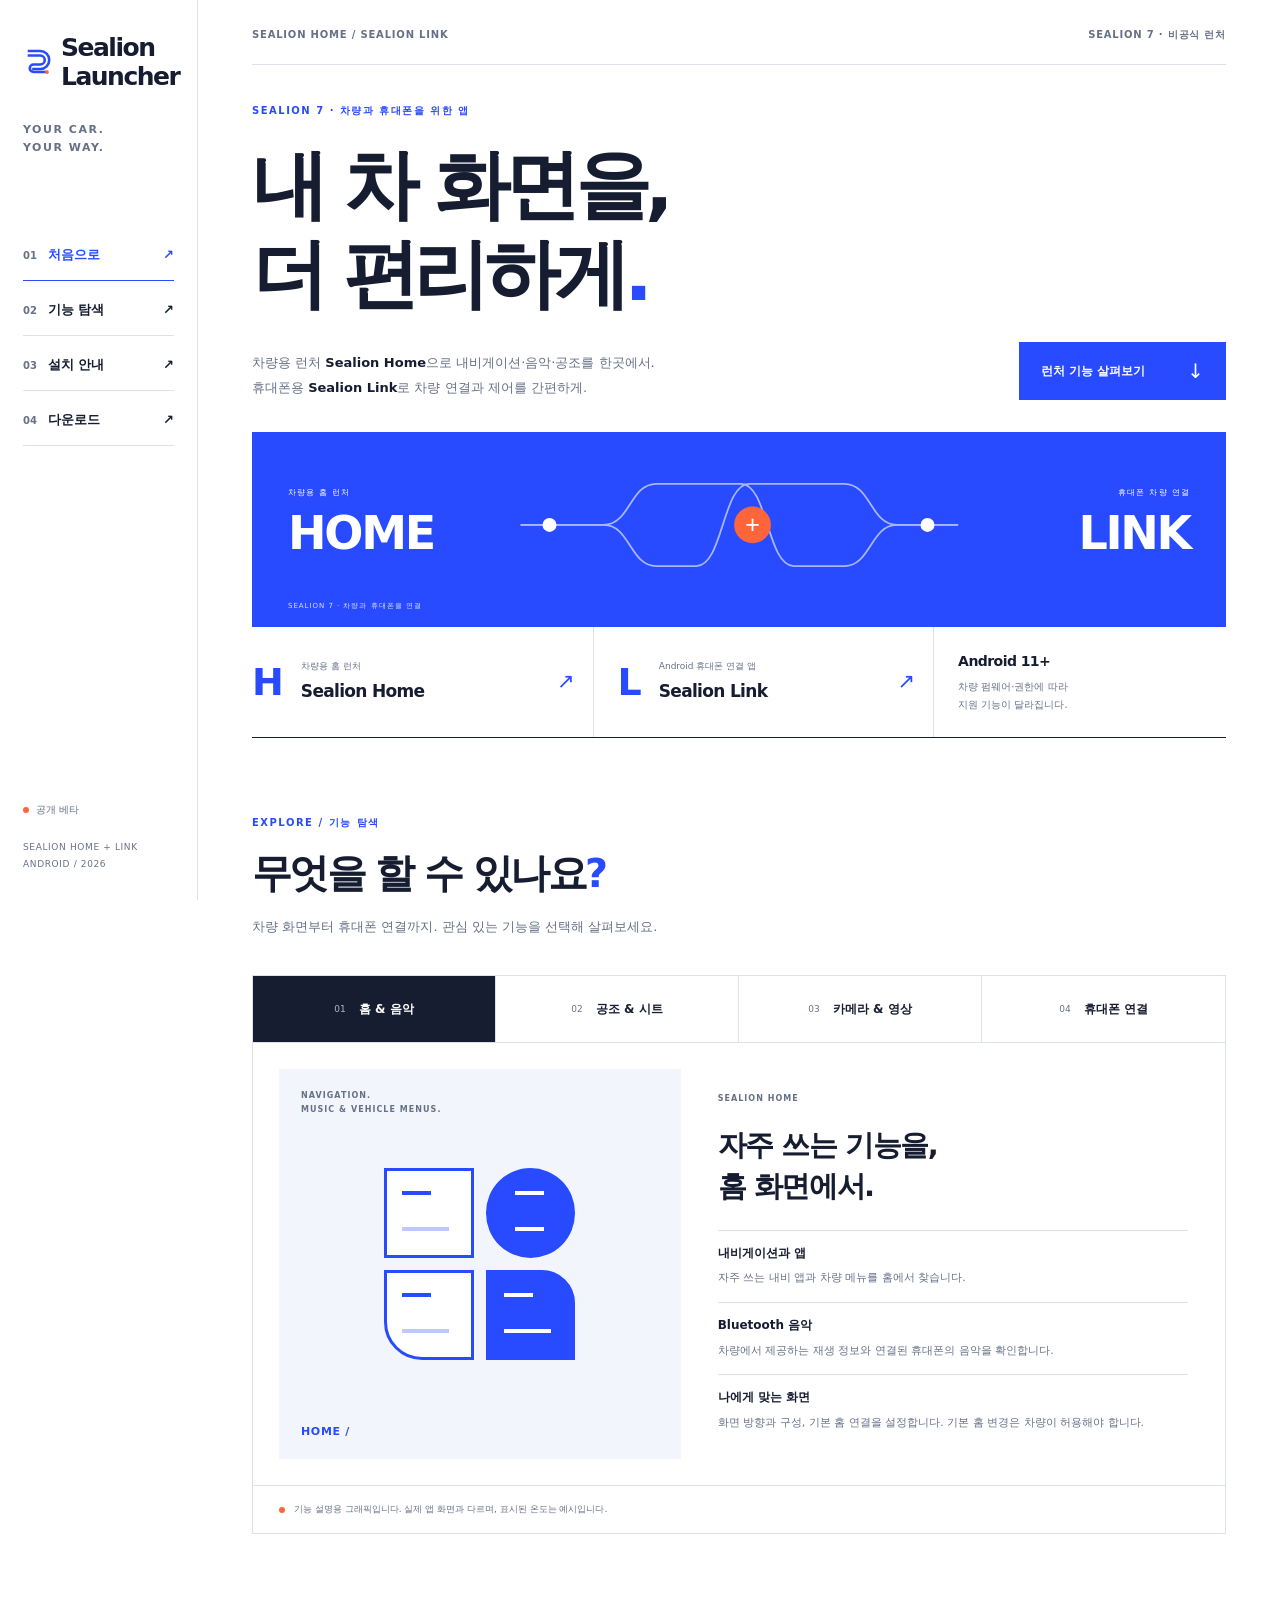
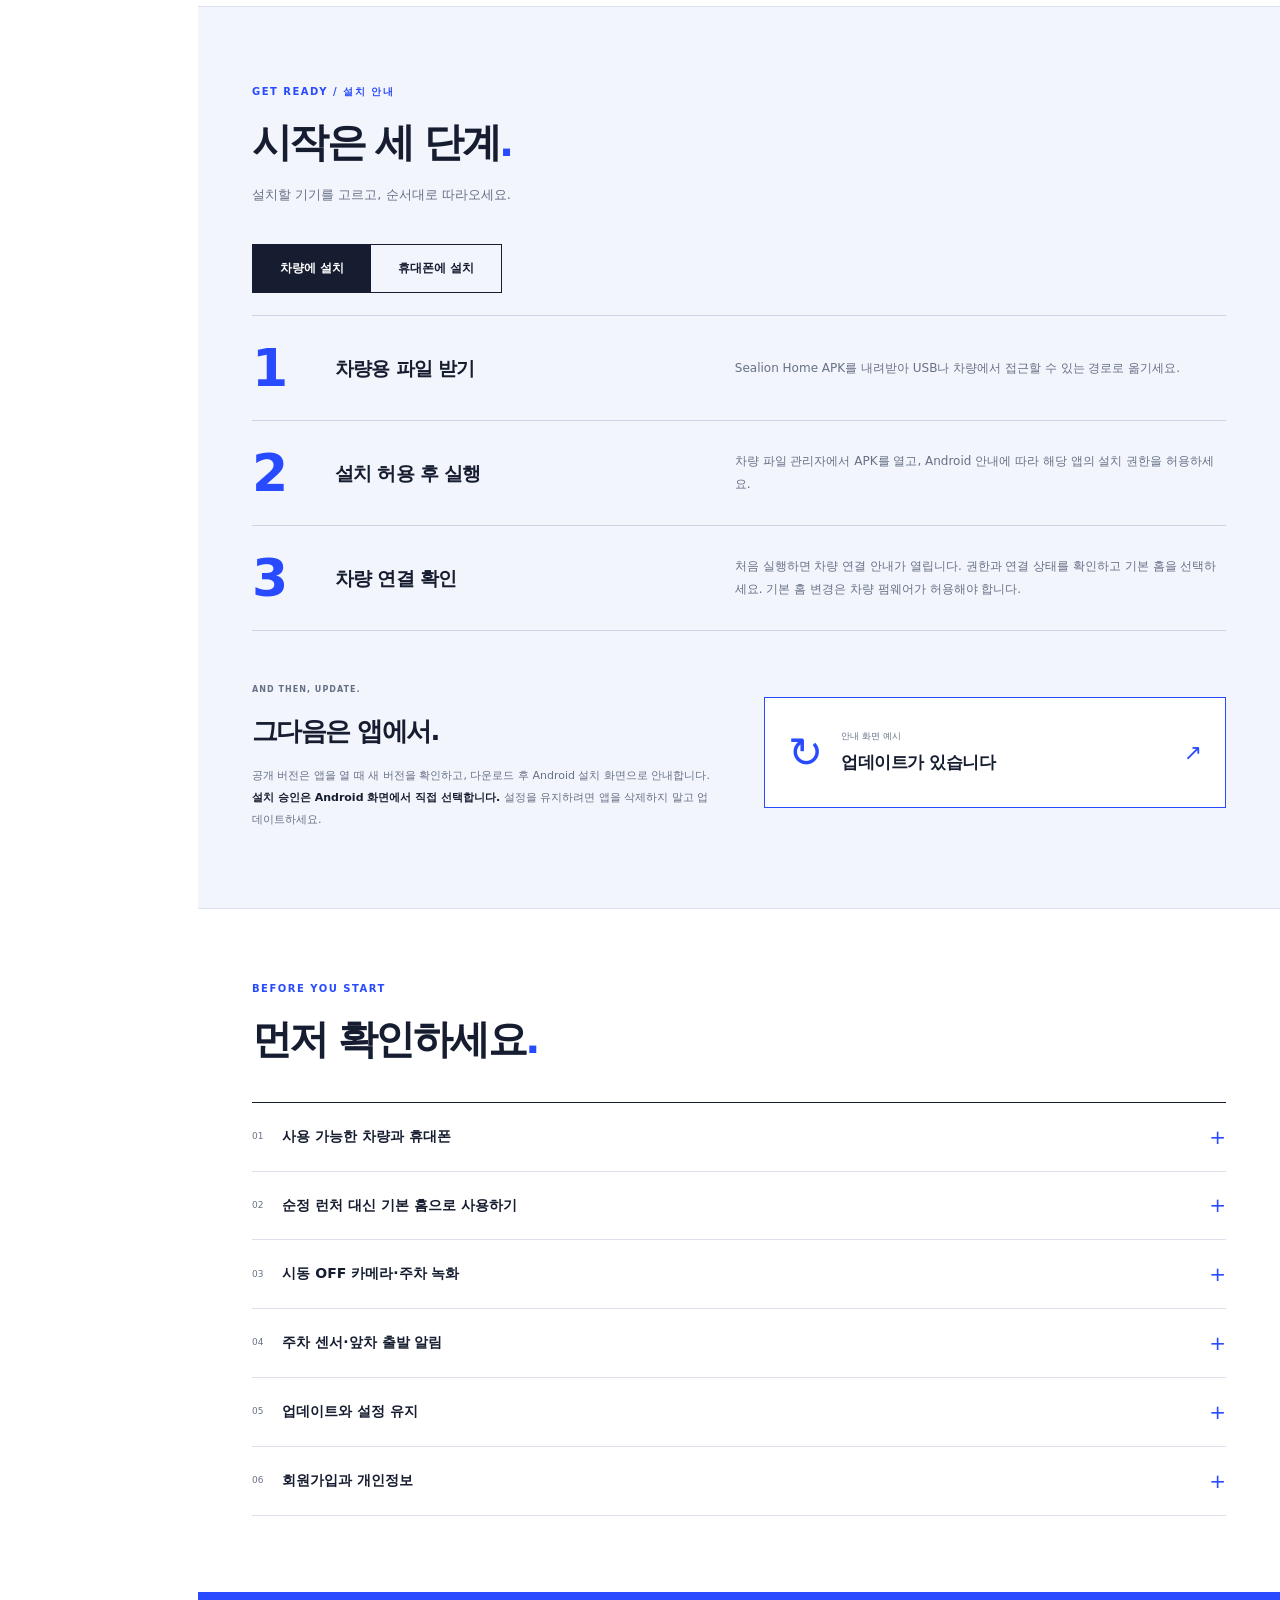
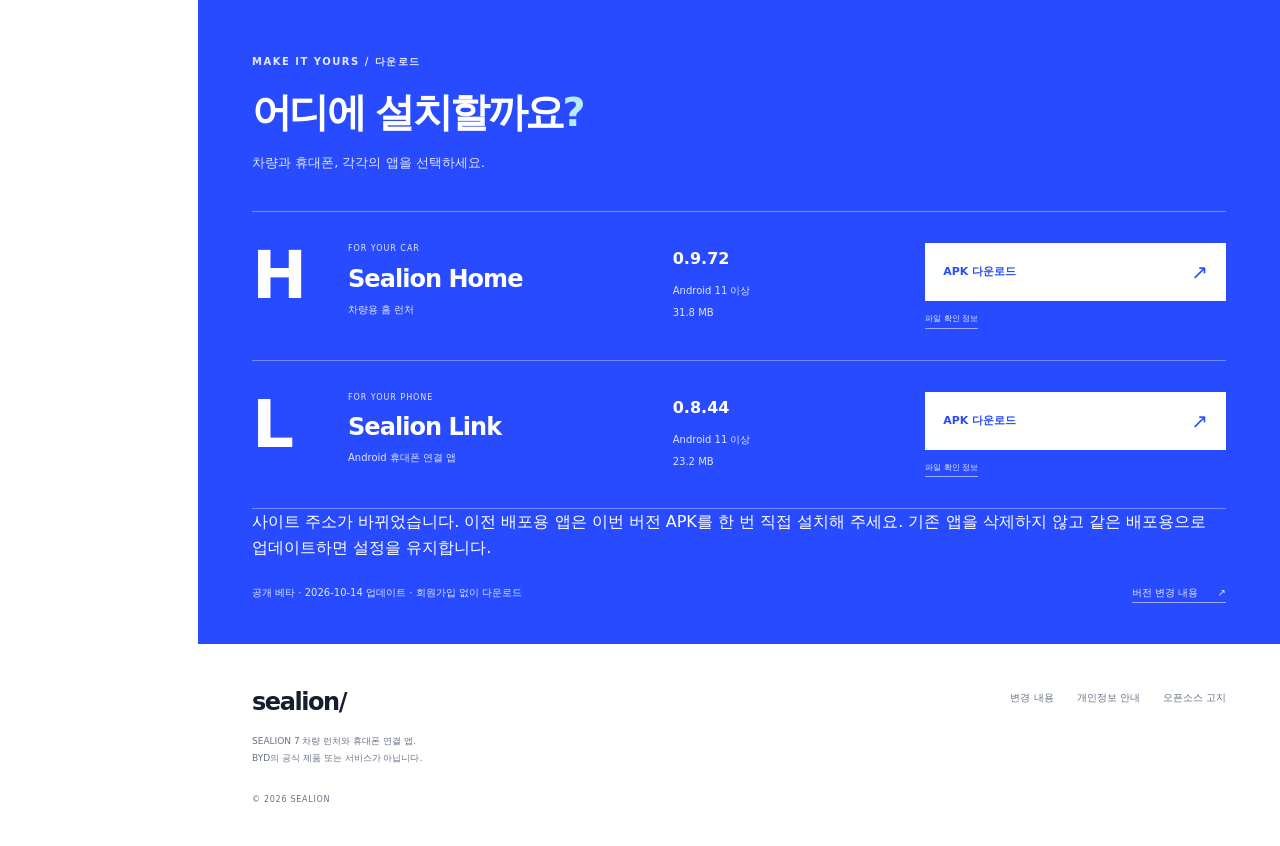
==== commit 3ea1ee93: "Release Home 0.9.72 with enlarged surround view and ADB center sharing" ====
--- a/site/index.html
+++ b/site/index.html
@@ -78,7 +78,7 @@
   </div></section>
 
   <section id="download" class="downloads" aria-labelledby="download-title"><div class="download-heading"><p class="section-code">MAKE IT YOURS / 다운로드</p><h2 id="download-title">어디에 설치할까요<span>?</span></h2><p>차량과 휴대폰, 각각의 앱을 선택하세요.</p></div>
-    <div class="package-list"><article class="package-row"><div class="package-letter">H</div><div class="package-name"><span>FOR YOUR CAR</span><h3>Sealion Home</h3><p>차량용 홈 런처</p></div><div class="release-meta"><strong data-release="vehicle-version">0.9.71</strong><span>Android 11 이상</span><span data-release="vehicle-size">공개 파일 준비 중</span></div><div class="package-action"><a class="action download-link is-disabled" data-app="vehicle" aria-disabled="true">다운로드 준비 중 <span aria-hidden="true">↗</span></a><details class="hash-details"><summary>파일 확인 정보</summary><p data-release="vehicle-hash">공개 파일 확정 후 SHA-256을 제공합니다.</p></details></div></article>
+    <div class="package-list"><article class="package-row"><div class="package-letter">H</div><div class="package-name"><span>FOR YOUR CAR</span><h3>Sealion Home</h3><p>차량용 홈 런처</p></div><div class="release-meta"><strong data-release="vehicle-version">0.9.72</strong><span>Android 11 이상</span><span data-release="vehicle-size">공개 파일 준비 중</span></div><div class="package-action"><a class="action download-link is-disabled" data-app="vehicle" aria-disabled="true">다운로드 준비 중 <span aria-hidden="true">↗</span></a><details class="hash-details"><summary>파일 확인 정보</summary><p data-release="vehicle-hash">공개 파일 확정 후 SHA-256을 제공합니다.</p></details></div></article>
     <article class="package-row"><div class="package-letter">L</div><div class="package-name"><span>FOR YOUR PHONE</span><h3>Sealion Link</h3><p>Android 휴대폰 연결 앱</p></div><div class="release-meta"><strong data-release="phone-version">0.8.44</strong><span>Android 11 이상</span><span data-release="phone-size">공개 파일 준비 중</span></div><div class="package-action"><a class="action download-link is-disabled" data-app="phone" aria-disabled="true">다운로드 준비 중 <span aria-hidden="true">↗</span></a><details class="hash-details"><summary>파일 확인 정보</summary><p data-release="phone-hash">공개 파일 확정 후 SHA-256을 제공합니다.</p></details></div></article></div>
     <p class="notice">사이트 주소가 바뀌었습니다. 이전 배포용 앱은 이번 버전 APK를 한 번 직접 설치해 주세요. 기존 앱을 삭제하지 않고 같은 배포용으로 업데이트하면 설정을 유지합니다.</p><div class="download-footnote"><p id="release-status"><span class="status-dot"></span>공개 다운로드 파일을 확인하고 있습니다.</p><a href="release-notes.html">버전 변경 내용 <span aria-hidden="true">↗</span></a></div>
   </section>
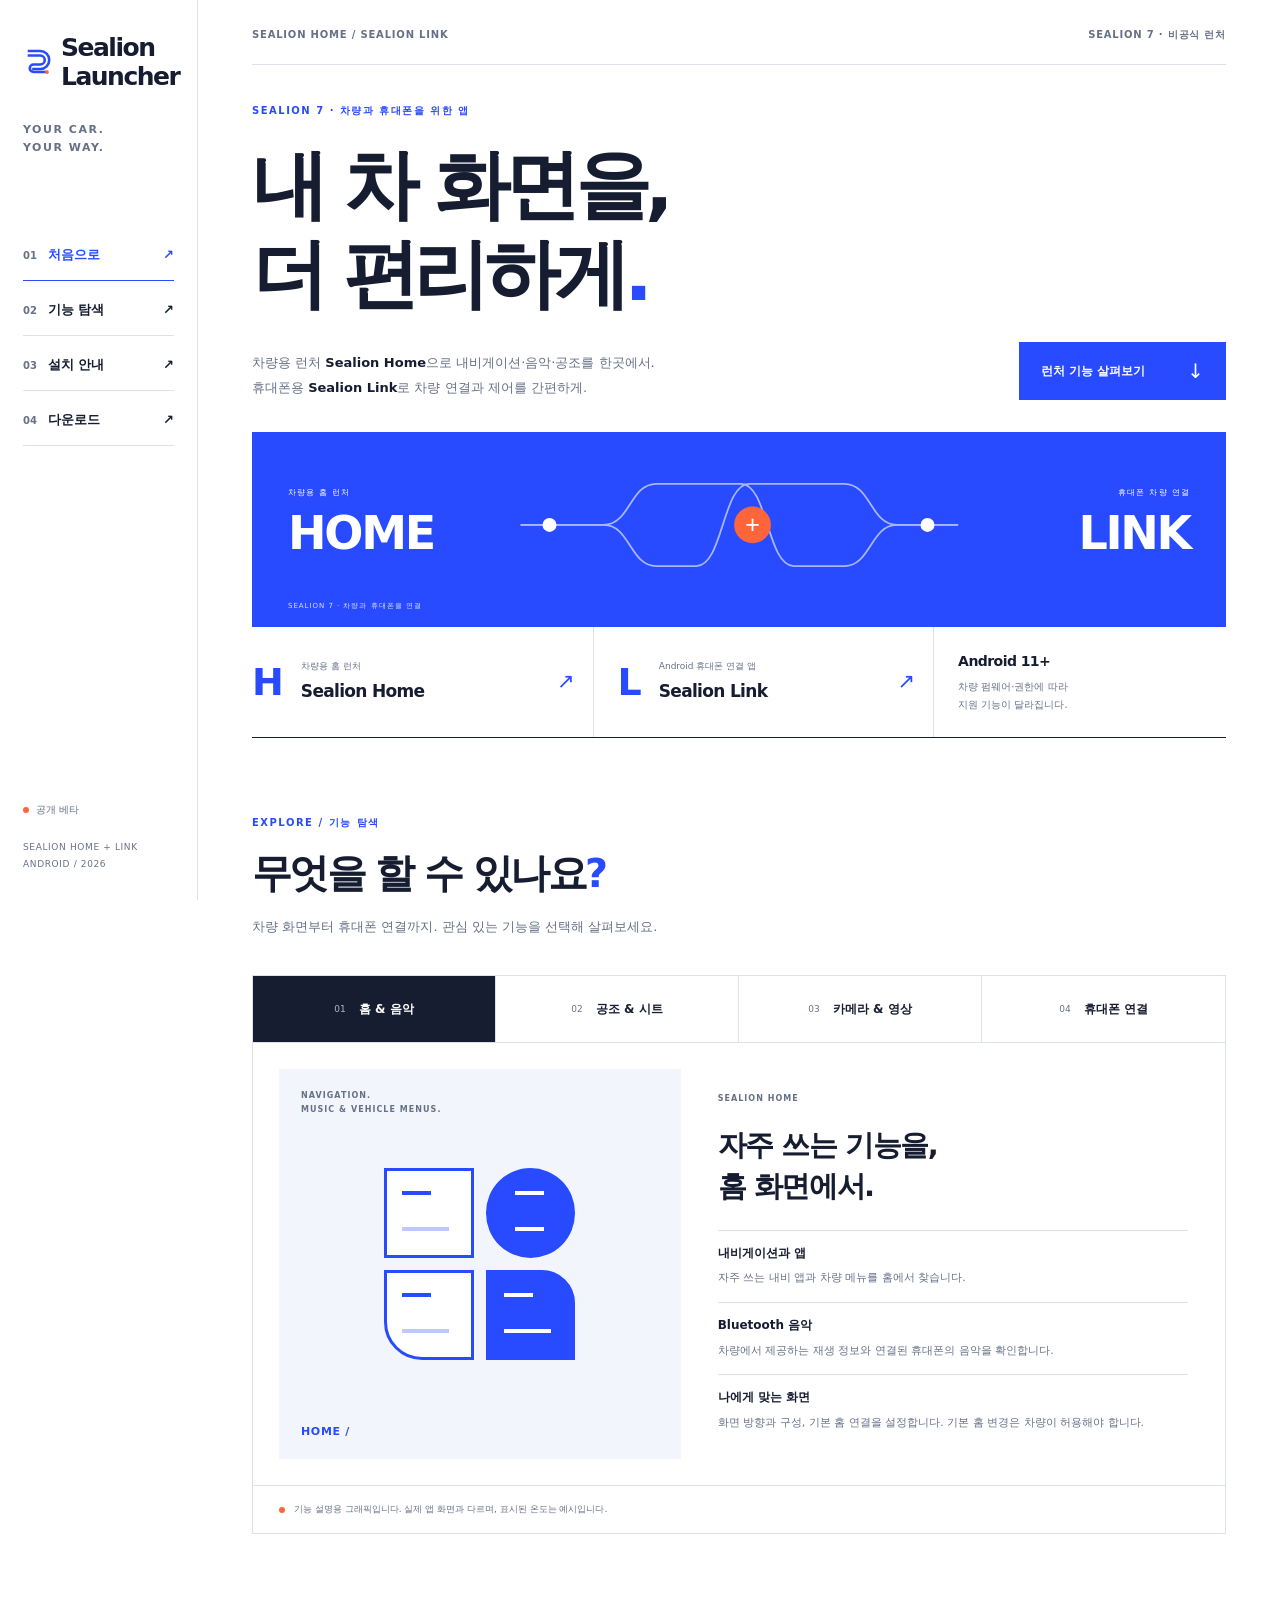
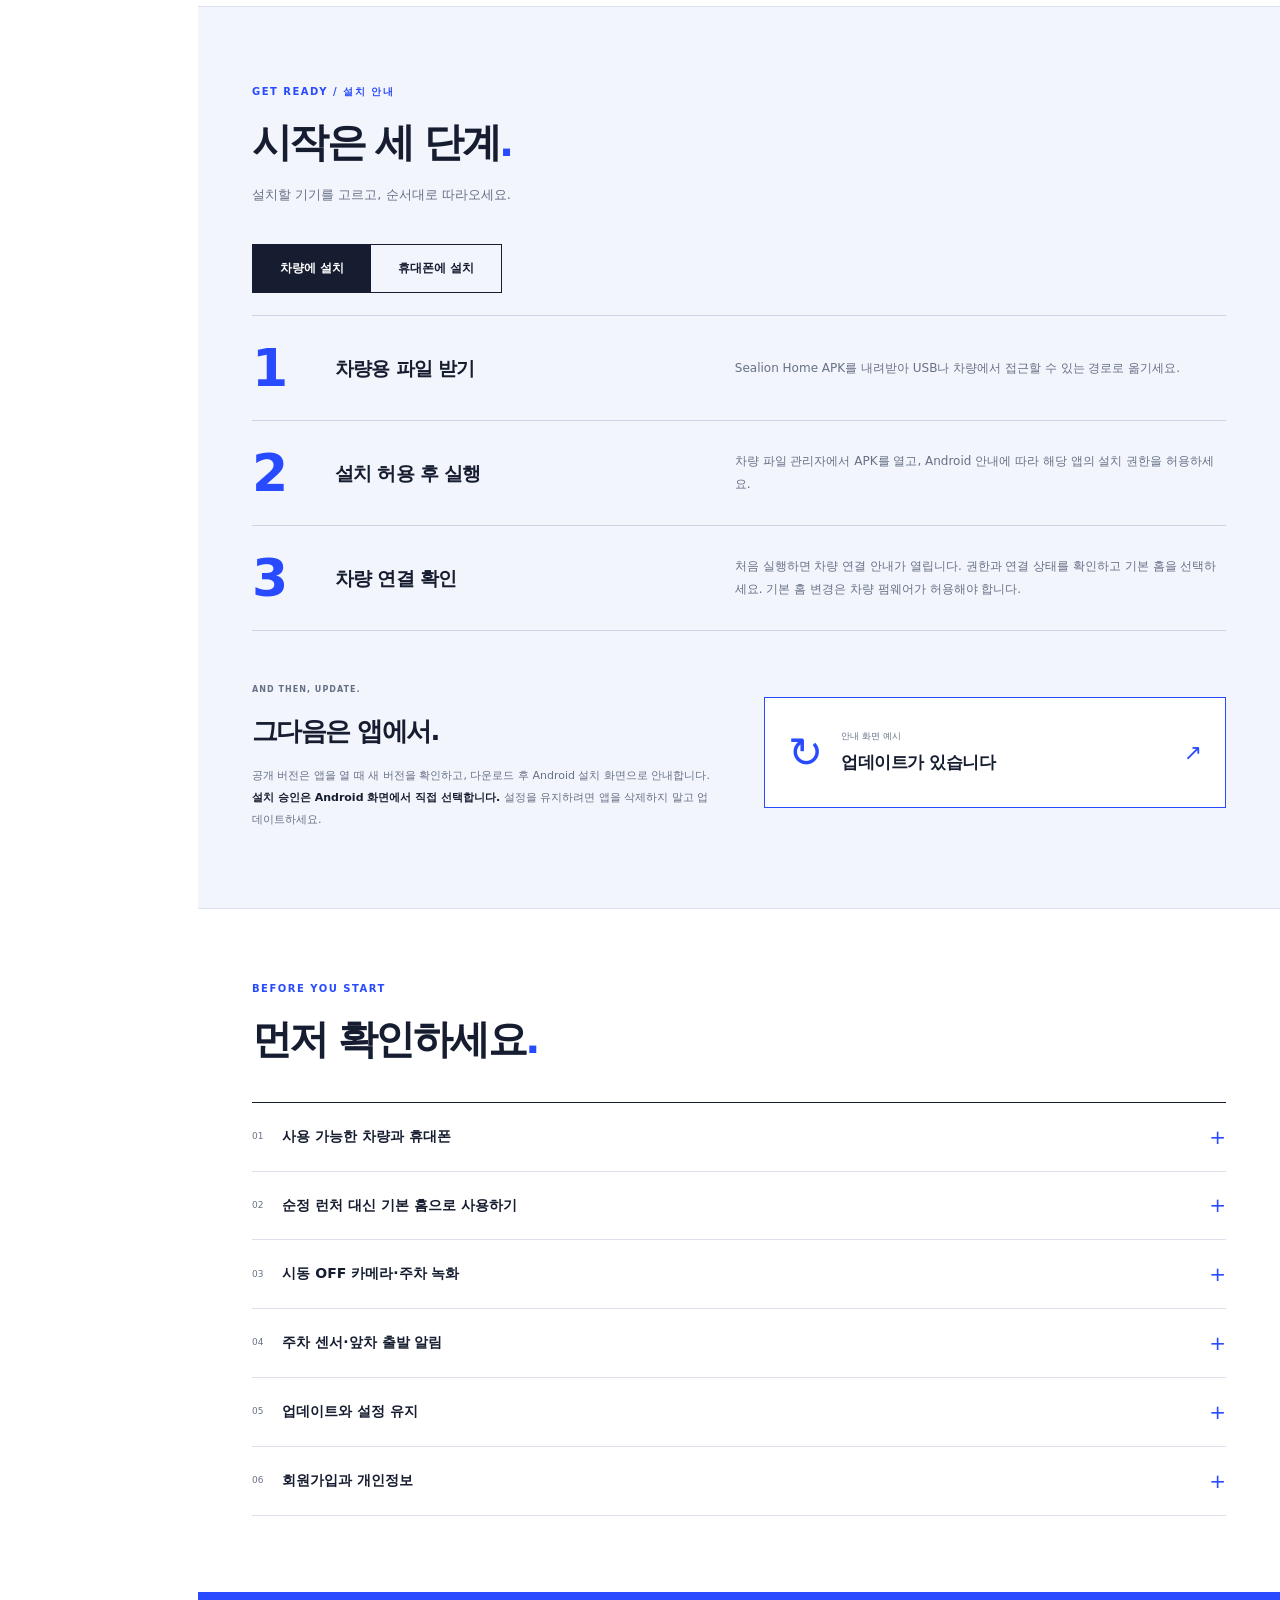
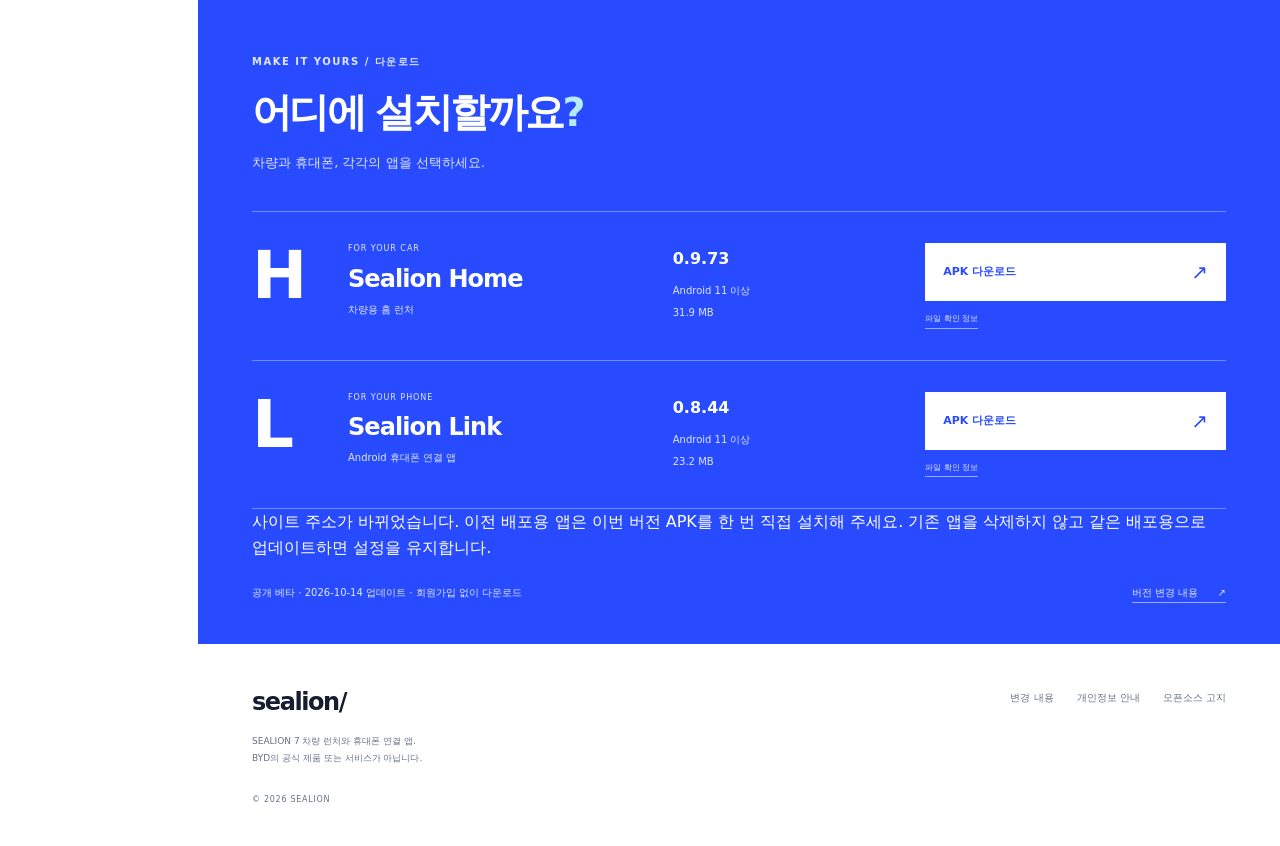
==== commit f69bf33d: "Release Home 0.9.73 with verified Android installer fallback" ====
--- a/site/index.html
+++ b/site/index.html
@@ -78,7 +78,7 @@
   </div></section>
 
   <section id="download" class="downloads" aria-labelledby="download-title"><div class="download-heading"><p class="section-code">MAKE IT YOURS / 다운로드</p><h2 id="download-title">어디에 설치할까요<span>?</span></h2><p>차량과 휴대폰, 각각의 앱을 선택하세요.</p></div>
-    <div class="package-list"><article class="package-row"><div class="package-letter">H</div><div class="package-name"><span>FOR YOUR CAR</span><h3>Sealion Home</h3><p>차량용 홈 런처</p></div><div class="release-meta"><strong data-release="vehicle-version">0.9.72</strong><span>Android 11 이상</span><span data-release="vehicle-size">공개 파일 준비 중</span></div><div class="package-action"><a class="action download-link is-disabled" data-app="vehicle" aria-disabled="true">다운로드 준비 중 <span aria-hidden="true">↗</span></a><details class="hash-details"><summary>파일 확인 정보</summary><p data-release="vehicle-hash">공개 파일 확정 후 SHA-256을 제공합니다.</p></details></div></article>
+    <div class="package-list"><article class="package-row"><div class="package-letter">H</div><div class="package-name"><span>FOR YOUR CAR</span><h3>Sealion Home</h3><p>차량용 홈 런처</p></div><div class="release-meta"><strong data-release="vehicle-version">0.9.73</strong><span>Android 11 이상</span><span data-release="vehicle-size">공개 파일 준비 중</span></div><div class="package-action"><a class="action download-link is-disabled" data-app="vehicle" aria-disabled="true">다운로드 준비 중 <span aria-hidden="true">↗</span></a><details class="hash-details"><summary>파일 확인 정보</summary><p data-release="vehicle-hash">공개 파일 확정 후 SHA-256을 제공합니다.</p></details></div></article>
     <article class="package-row"><div class="package-letter">L</div><div class="package-name"><span>FOR YOUR PHONE</span><h3>Sealion Link</h3><p>Android 휴대폰 연결 앱</p></div><div class="release-meta"><strong data-release="phone-version">0.8.44</strong><span>Android 11 이상</span><span data-release="phone-size">공개 파일 준비 중</span></div><div class="package-action"><a class="action download-link is-disabled" data-app="phone" aria-disabled="true">다운로드 준비 중 <span aria-hidden="true">↗</span></a><details class="hash-details"><summary>파일 확인 정보</summary><p data-release="phone-hash">공개 파일 확정 후 SHA-256을 제공합니다.</p></details></div></article></div>
     <p class="notice">사이트 주소가 바뀌었습니다. 이전 배포용 앱은 이번 버전 APK를 한 번 직접 설치해 주세요. 기존 앱을 삭제하지 않고 같은 배포용으로 업데이트하면 설정을 유지합니다.</p><div class="download-footnote"><p id="release-status"><span class="status-dot"></span>공개 다운로드 파일을 확인하고 있습니다.</p><a href="release-notes.html">버전 변경 내용 <span aria-hidden="true">↗</span></a></div>
   </section>
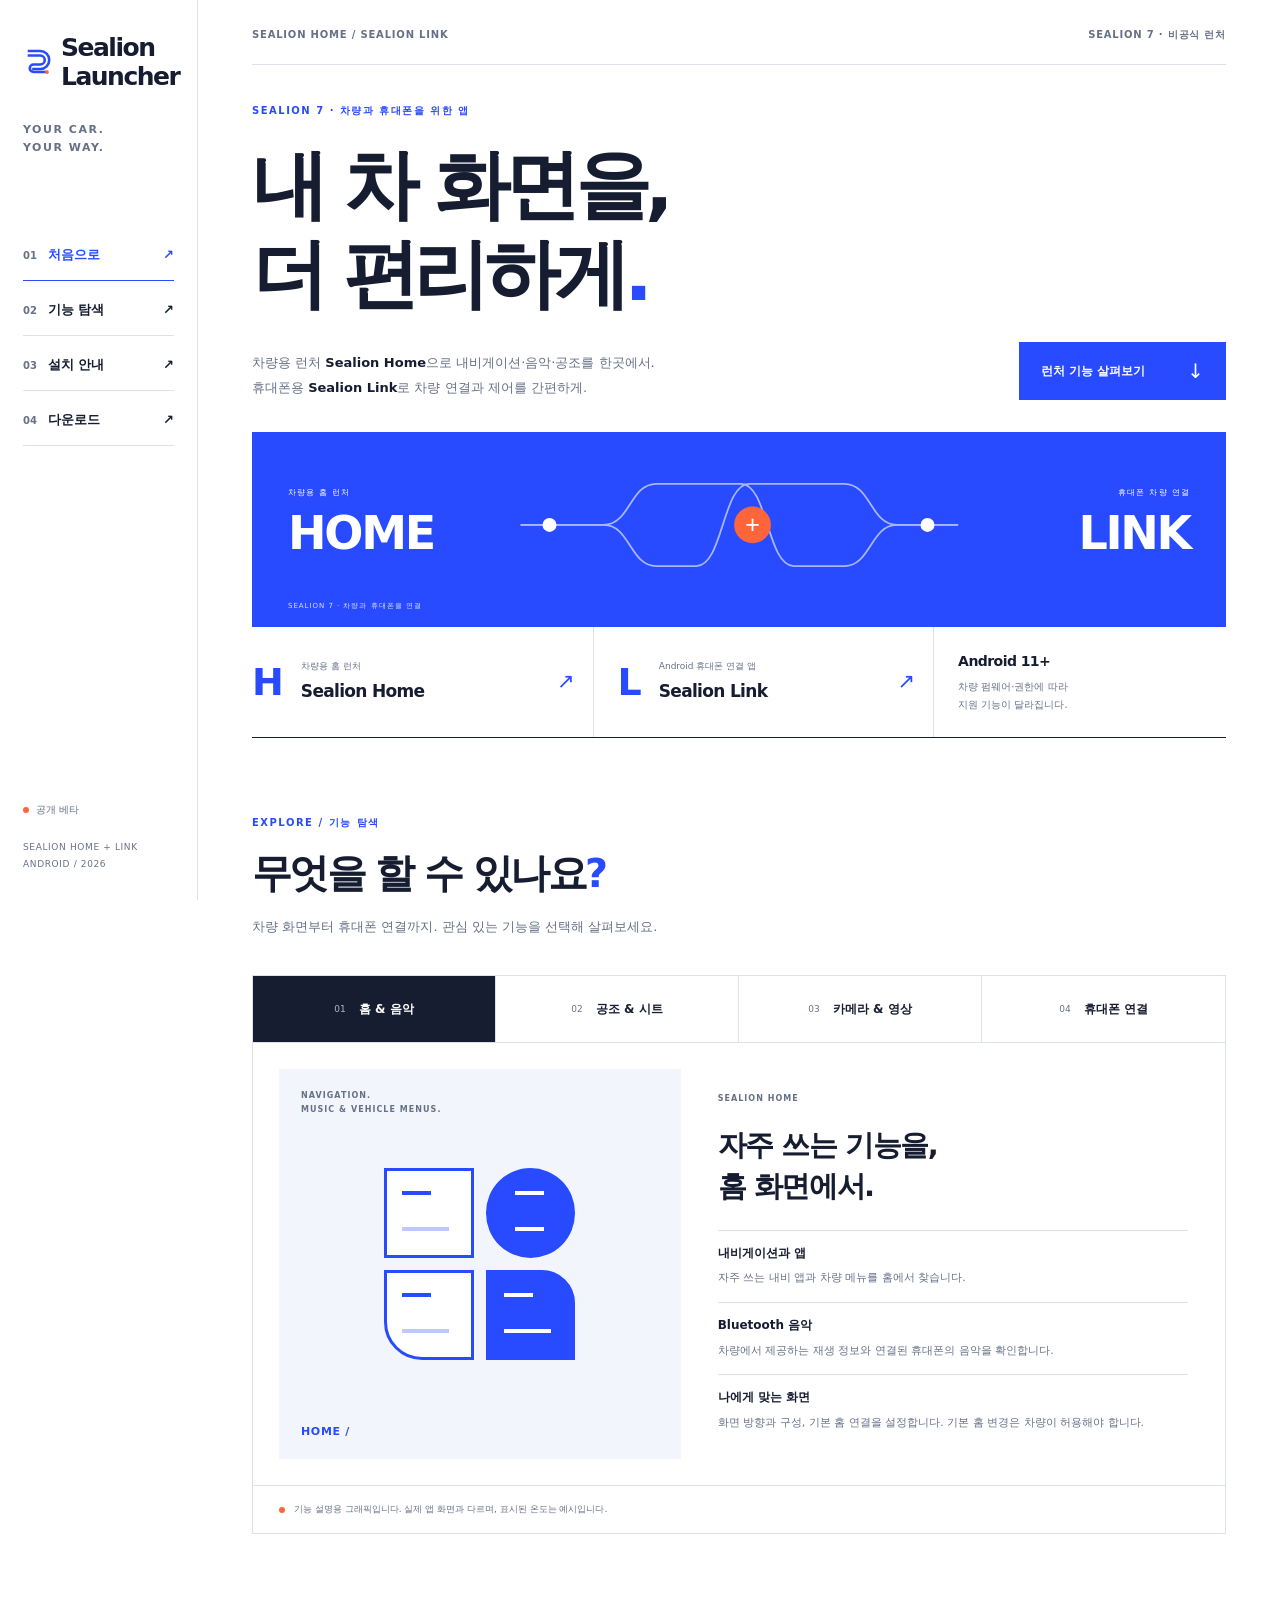
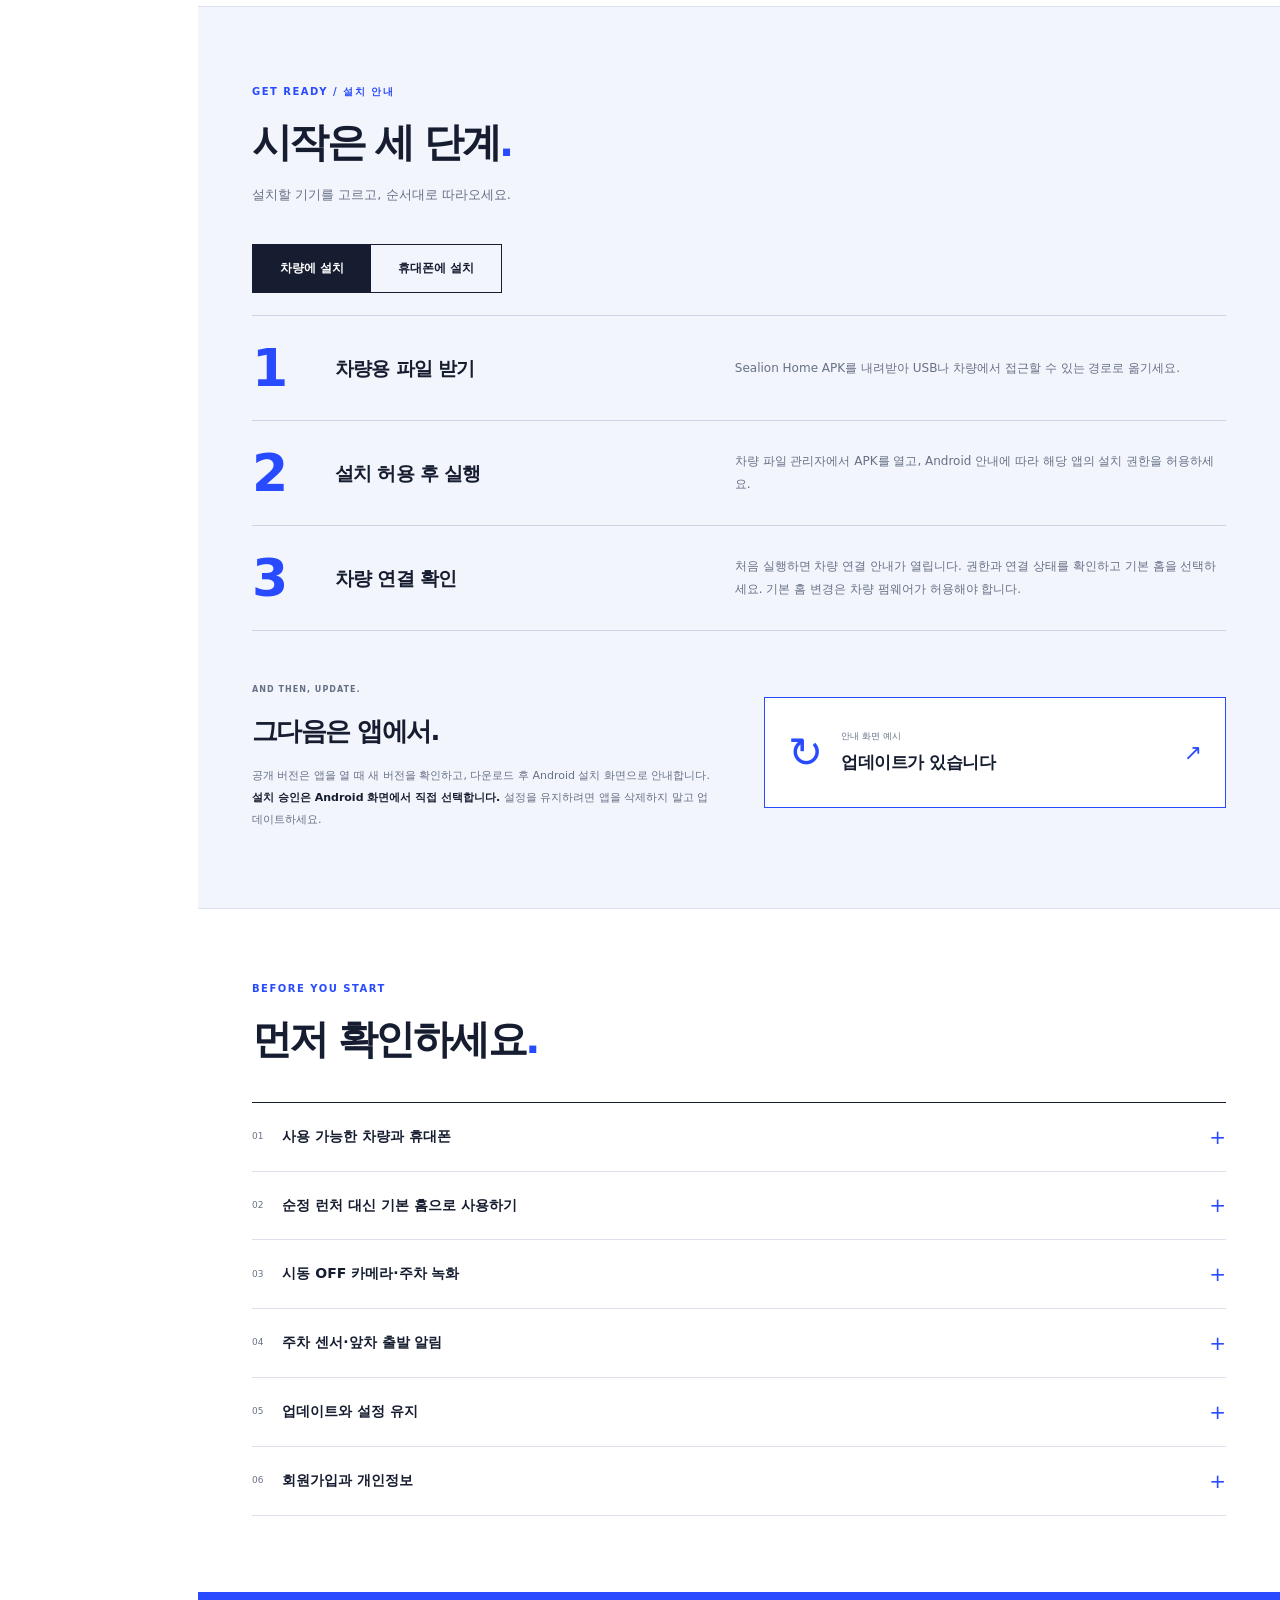
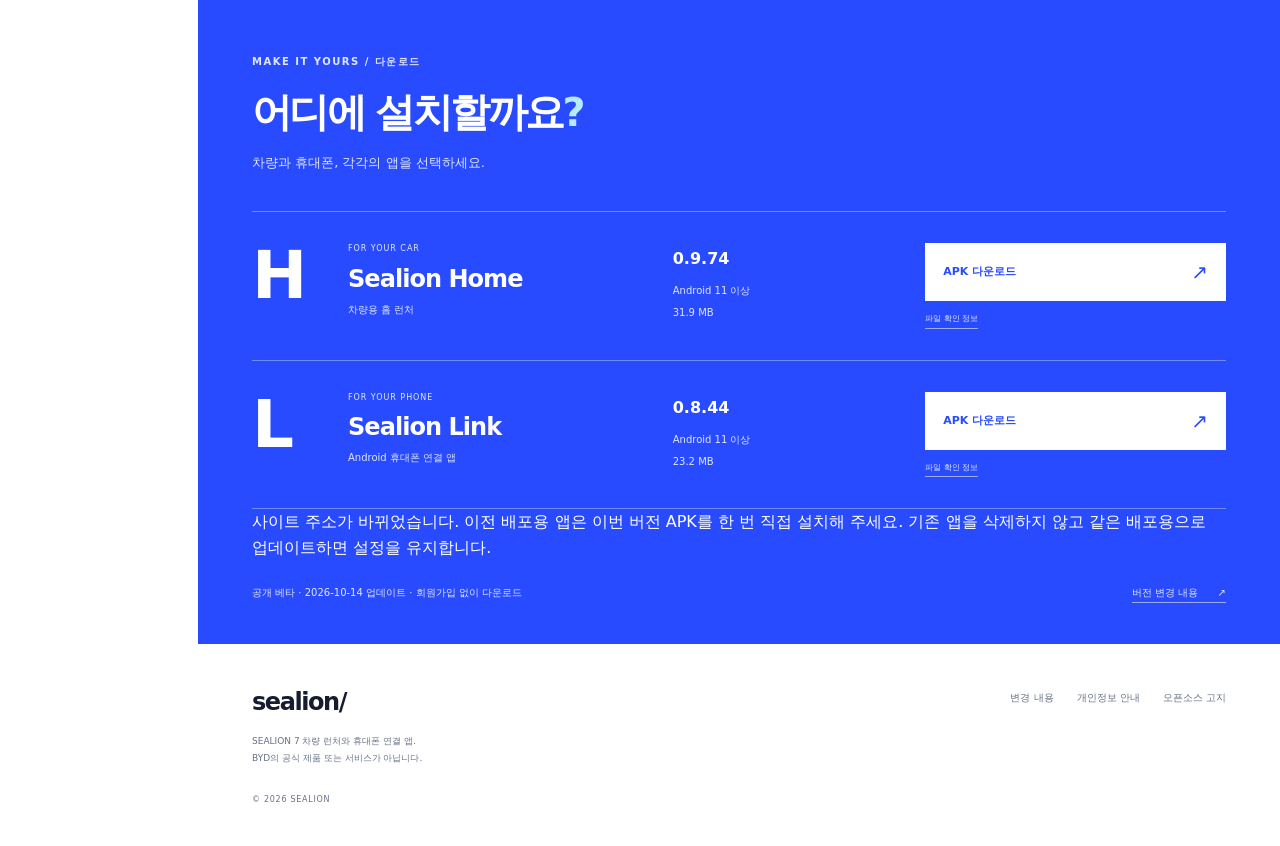
==== commit 2321cc7c: "Release Home 0.9.74 with corrected cluster camera layout and ground range" ====
--- a/site/index.html
+++ b/site/index.html
@@ -78,7 +78,7 @@
   </div></section>
 
   <section id="download" class="downloads" aria-labelledby="download-title"><div class="download-heading"><p class="section-code">MAKE IT YOURS / 다운로드</p><h2 id="download-title">어디에 설치할까요<span>?</span></h2><p>차량과 휴대폰, 각각의 앱을 선택하세요.</p></div>
-    <div class="package-list"><article class="package-row"><div class="package-letter">H</div><div class="package-name"><span>FOR YOUR CAR</span><h3>Sealion Home</h3><p>차량용 홈 런처</p></div><div class="release-meta"><strong data-release="vehicle-version">0.9.73</strong><span>Android 11 이상</span><span data-release="vehicle-size">공개 파일 준비 중</span></div><div class="package-action"><a class="action download-link is-disabled" data-app="vehicle" aria-disabled="true">다운로드 준비 중 <span aria-hidden="true">↗</span></a><details class="hash-details"><summary>파일 확인 정보</summary><p data-release="vehicle-hash">공개 파일 확정 후 SHA-256을 제공합니다.</p></details></div></article>
+    <div class="package-list"><article class="package-row"><div class="package-letter">H</div><div class="package-name"><span>FOR YOUR CAR</span><h3>Sealion Home</h3><p>차량용 홈 런처</p></div><div class="release-meta"><strong data-release="vehicle-version">0.9.74</strong><span>Android 11 이상</span><span data-release="vehicle-size">공개 파일 준비 중</span></div><div class="package-action"><a class="action download-link is-disabled" data-app="vehicle" aria-disabled="true">다운로드 준비 중 <span aria-hidden="true">↗</span></a><details class="hash-details"><summary>파일 확인 정보</summary><p data-release="vehicle-hash">공개 파일 확정 후 SHA-256을 제공합니다.</p></details></div></article>
     <article class="package-row"><div class="package-letter">L</div><div class="package-name"><span>FOR YOUR PHONE</span><h3>Sealion Link</h3><p>Android 휴대폰 연결 앱</p></div><div class="release-meta"><strong data-release="phone-version">0.8.44</strong><span>Android 11 이상</span><span data-release="phone-size">공개 파일 준비 중</span></div><div class="package-action"><a class="action download-link is-disabled" data-app="phone" aria-disabled="true">다운로드 준비 중 <span aria-hidden="true">↗</span></a><details class="hash-details"><summary>파일 확인 정보</summary><p data-release="phone-hash">공개 파일 확정 후 SHA-256을 제공합니다.</p></details></div></article></div>
     <p class="notice">사이트 주소가 바뀌었습니다. 이전 배포용 앱은 이번 버전 APK를 한 번 직접 설치해 주세요. 기존 앱을 삭제하지 않고 같은 배포용으로 업데이트하면 설정을 유지합니다.</p><div class="download-footnote"><p id="release-status"><span class="status-dot"></span>공개 다운로드 파일을 확인하고 있습니다.</p><a href="release-notes.html">버전 변경 내용 <span aria-hidden="true">↗</span></a></div>
   </section>
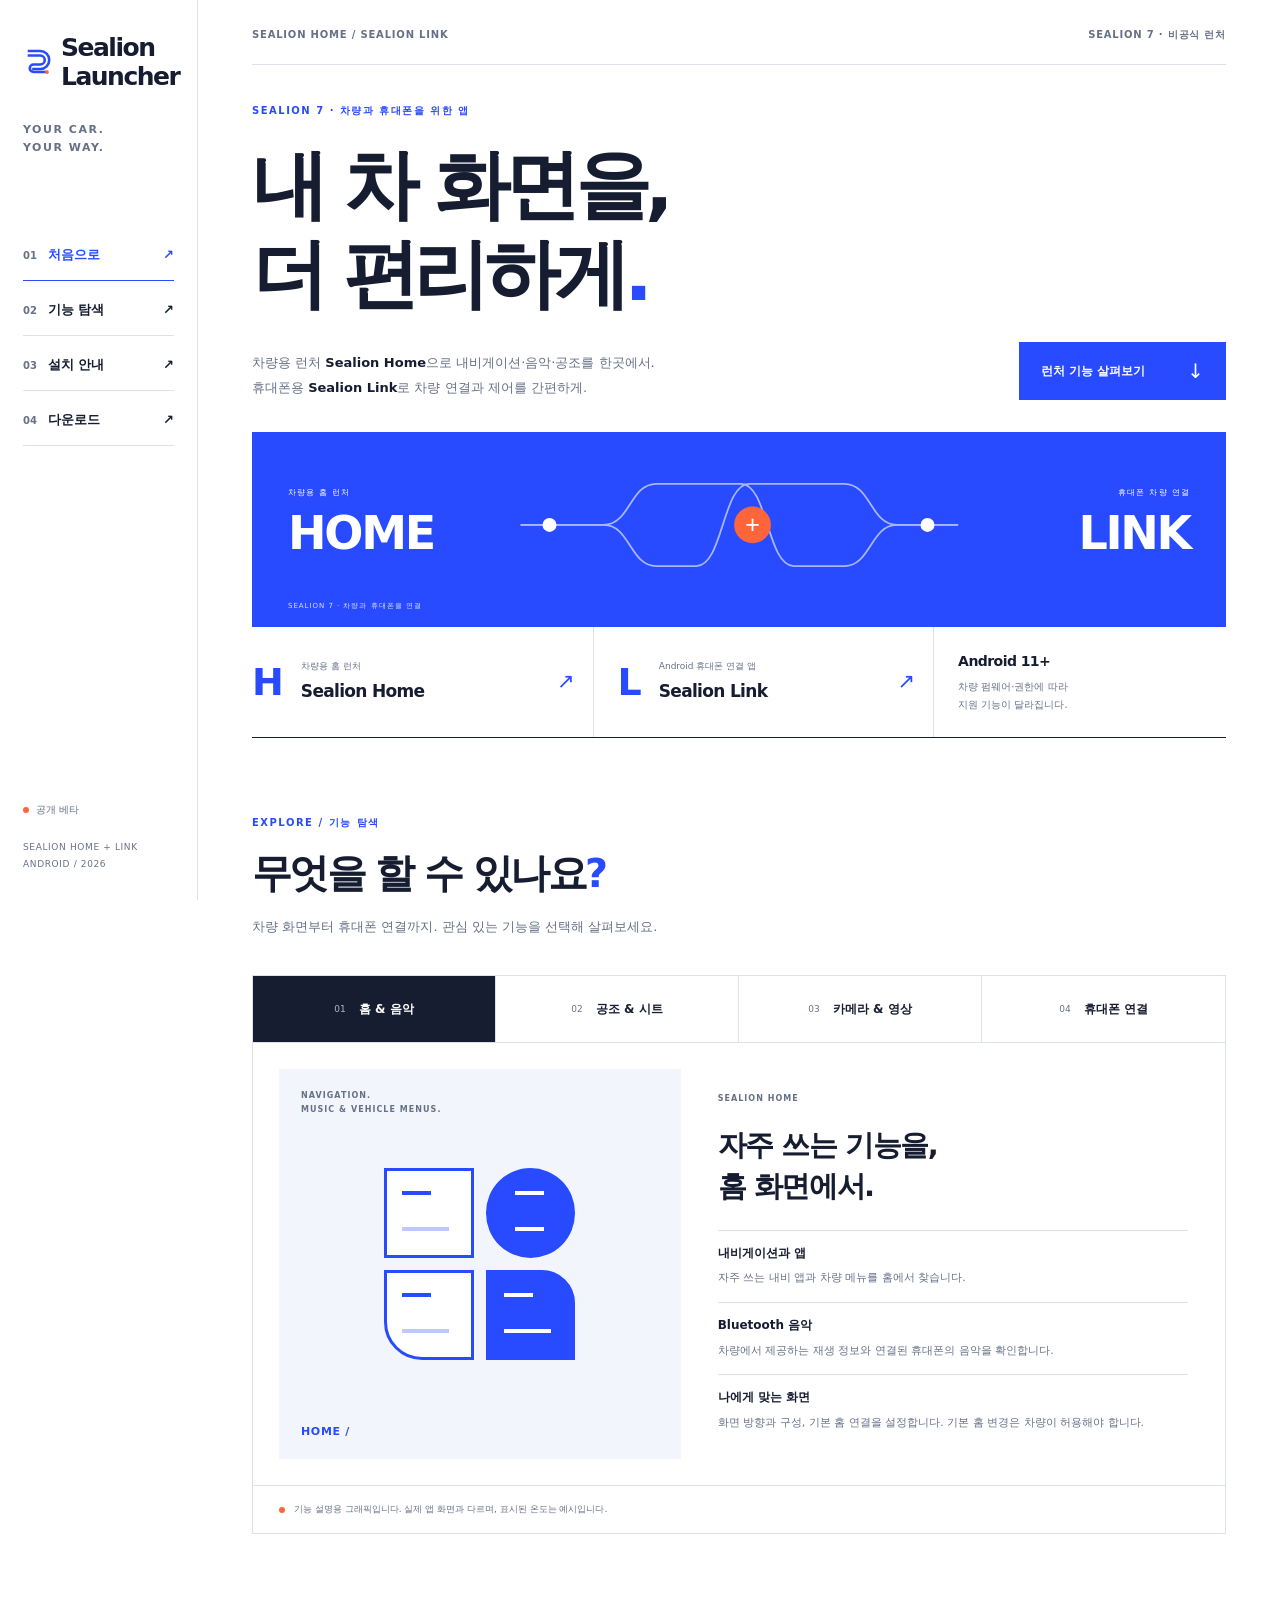
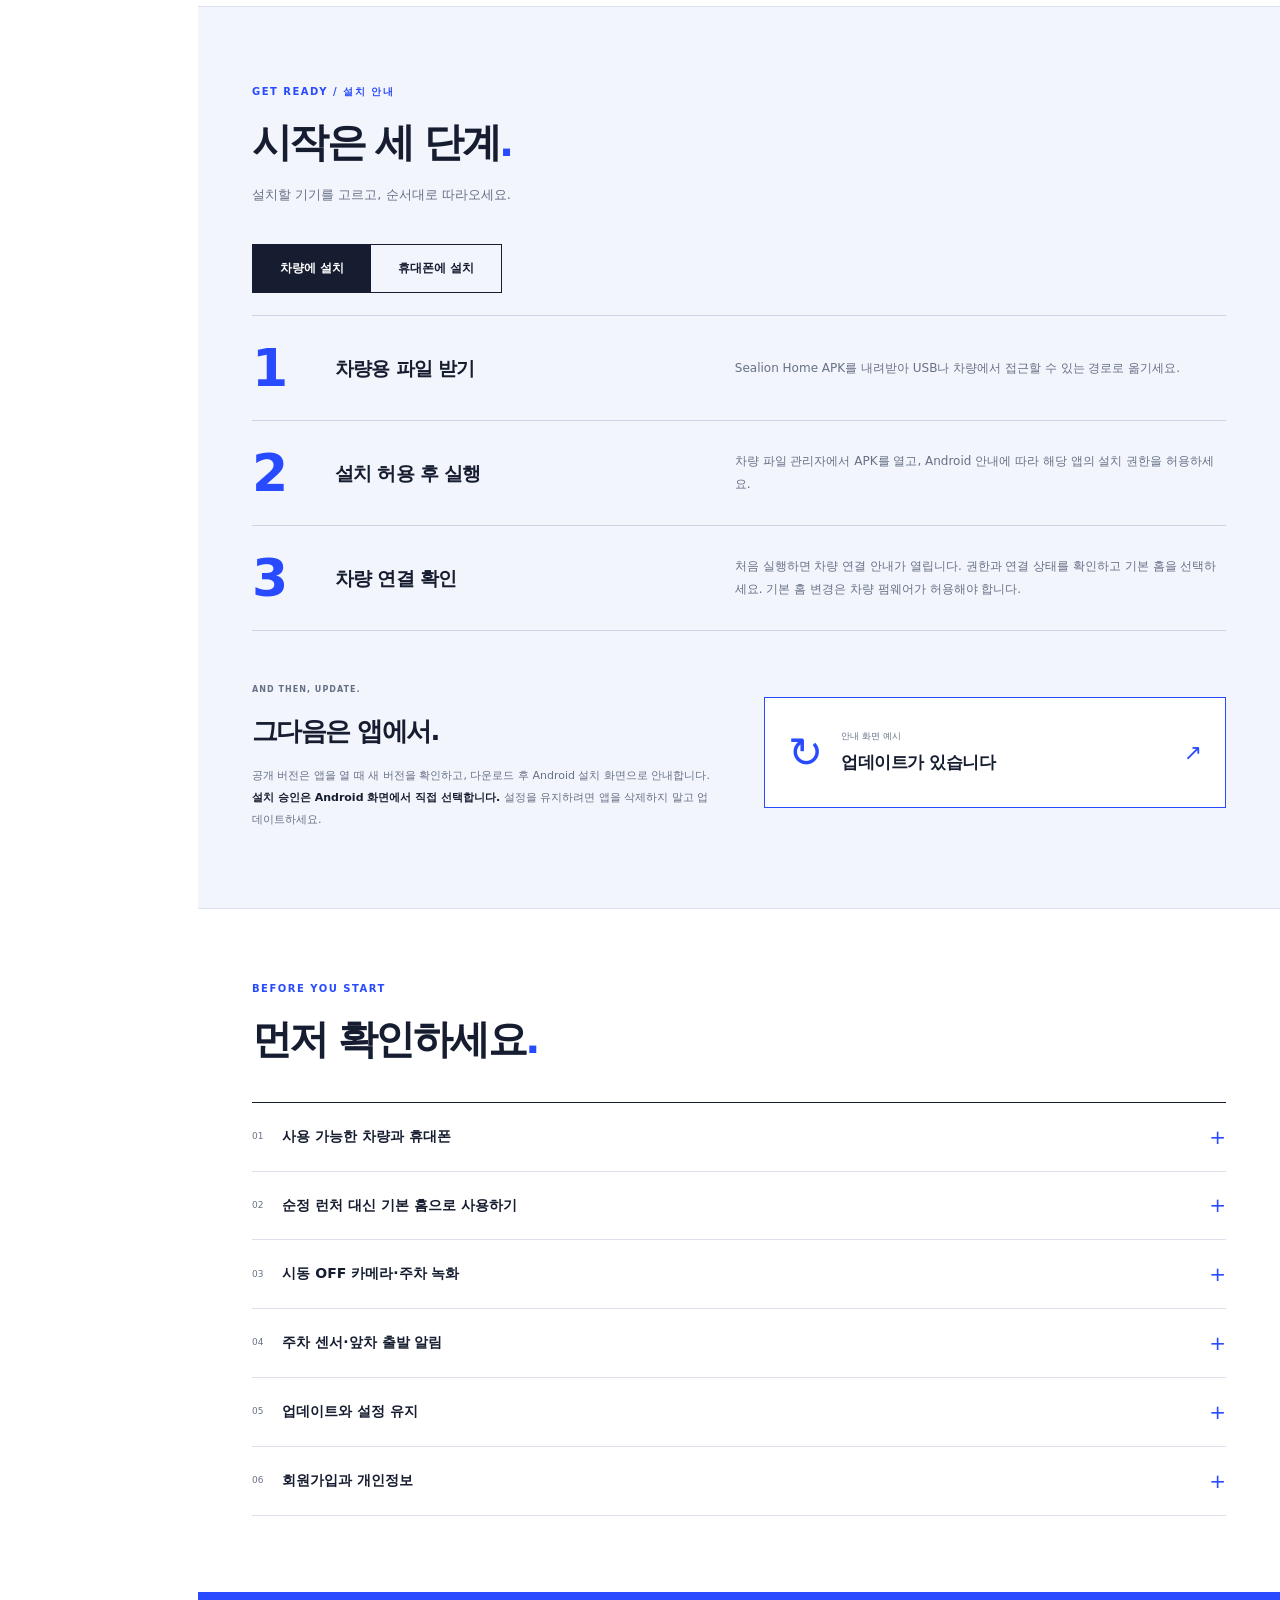
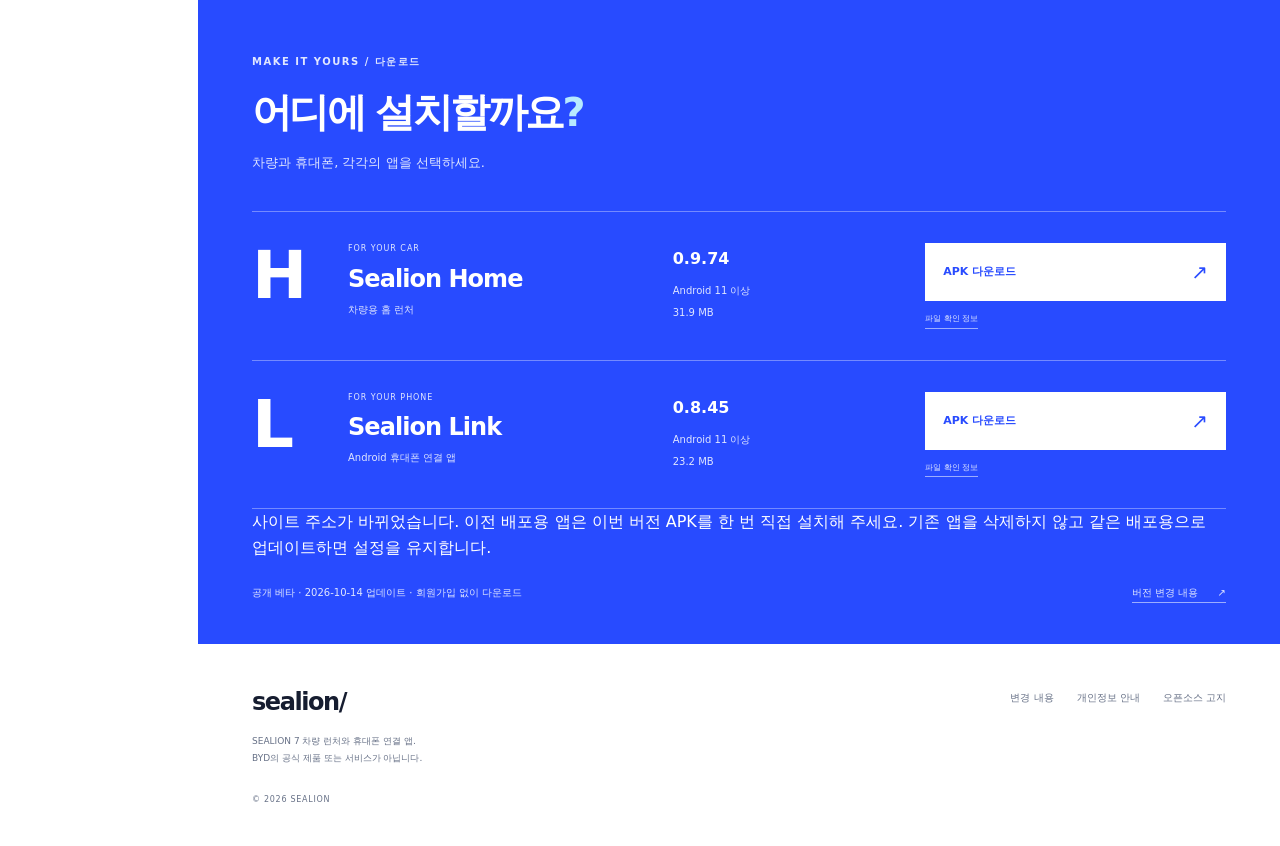
==== commit f7301346: "Release Link 0.8.45 with guarded walk-away lock recovery" ====
--- a/site/index.html
+++ b/site/index.html
@@ -79,7 +79,7 @@
 
   <section id="download" class="downloads" aria-labelledby="download-title"><div class="download-heading"><p class="section-code">MAKE IT YOURS / 다운로드</p><h2 id="download-title">어디에 설치할까요<span>?</span></h2><p>차량과 휴대폰, 각각의 앱을 선택하세요.</p></div>
     <div class="package-list"><article class="package-row"><div class="package-letter">H</div><div class="package-name"><span>FOR YOUR CAR</span><h3>Sealion Home</h3><p>차량용 홈 런처</p></div><div class="release-meta"><strong data-release="vehicle-version">0.9.74</strong><span>Android 11 이상</span><span data-release="vehicle-size">공개 파일 준비 중</span></div><div class="package-action"><a class="action download-link is-disabled" data-app="vehicle" aria-disabled="true">다운로드 준비 중 <span aria-hidden="true">↗</span></a><details class="hash-details"><summary>파일 확인 정보</summary><p data-release="vehicle-hash">공개 파일 확정 후 SHA-256을 제공합니다.</p></details></div></article>
-    <article class="package-row"><div class="package-letter">L</div><div class="package-name"><span>FOR YOUR PHONE</span><h3>Sealion Link</h3><p>Android 휴대폰 연결 앱</p></div><div class="release-meta"><strong data-release="phone-version">0.8.44</strong><span>Android 11 이상</span><span data-release="phone-size">공개 파일 준비 중</span></div><div class="package-action"><a class="action download-link is-disabled" data-app="phone" aria-disabled="true">다운로드 준비 중 <span aria-hidden="true">↗</span></a><details class="hash-details"><summary>파일 확인 정보</summary><p data-release="phone-hash">공개 파일 확정 후 SHA-256을 제공합니다.</p></details></div></article></div>
+    <article class="package-row"><div class="package-letter">L</div><div class="package-name"><span>FOR YOUR PHONE</span><h3>Sealion Link</h3><p>Android 휴대폰 연결 앱</p></div><div class="release-meta"><strong data-release="phone-version">0.8.45</strong><span>Android 11 이상</span><span data-release="phone-size">공개 파일 준비 중</span></div><div class="package-action"><a class="action download-link is-disabled" data-app="phone" aria-disabled="true">다운로드 준비 중 <span aria-hidden="true">↗</span></a><details class="hash-details"><summary>파일 확인 정보</summary><p data-release="phone-hash">공개 파일 확정 후 SHA-256을 제공합니다.</p></details></div></article></div>
     <p class="notice">사이트 주소가 바뀌었습니다. 이전 배포용 앱은 이번 버전 APK를 한 번 직접 설치해 주세요. 기존 앱을 삭제하지 않고 같은 배포용으로 업데이트하면 설정을 유지합니다.</p><div class="download-footnote"><p id="release-status"><span class="status-dot"></span>공개 다운로드 파일을 확인하고 있습니다.</p><a href="release-notes.html">버전 변경 내용 <span aria-hidden="true">↗</span></a></div>
   </section>
 </main>
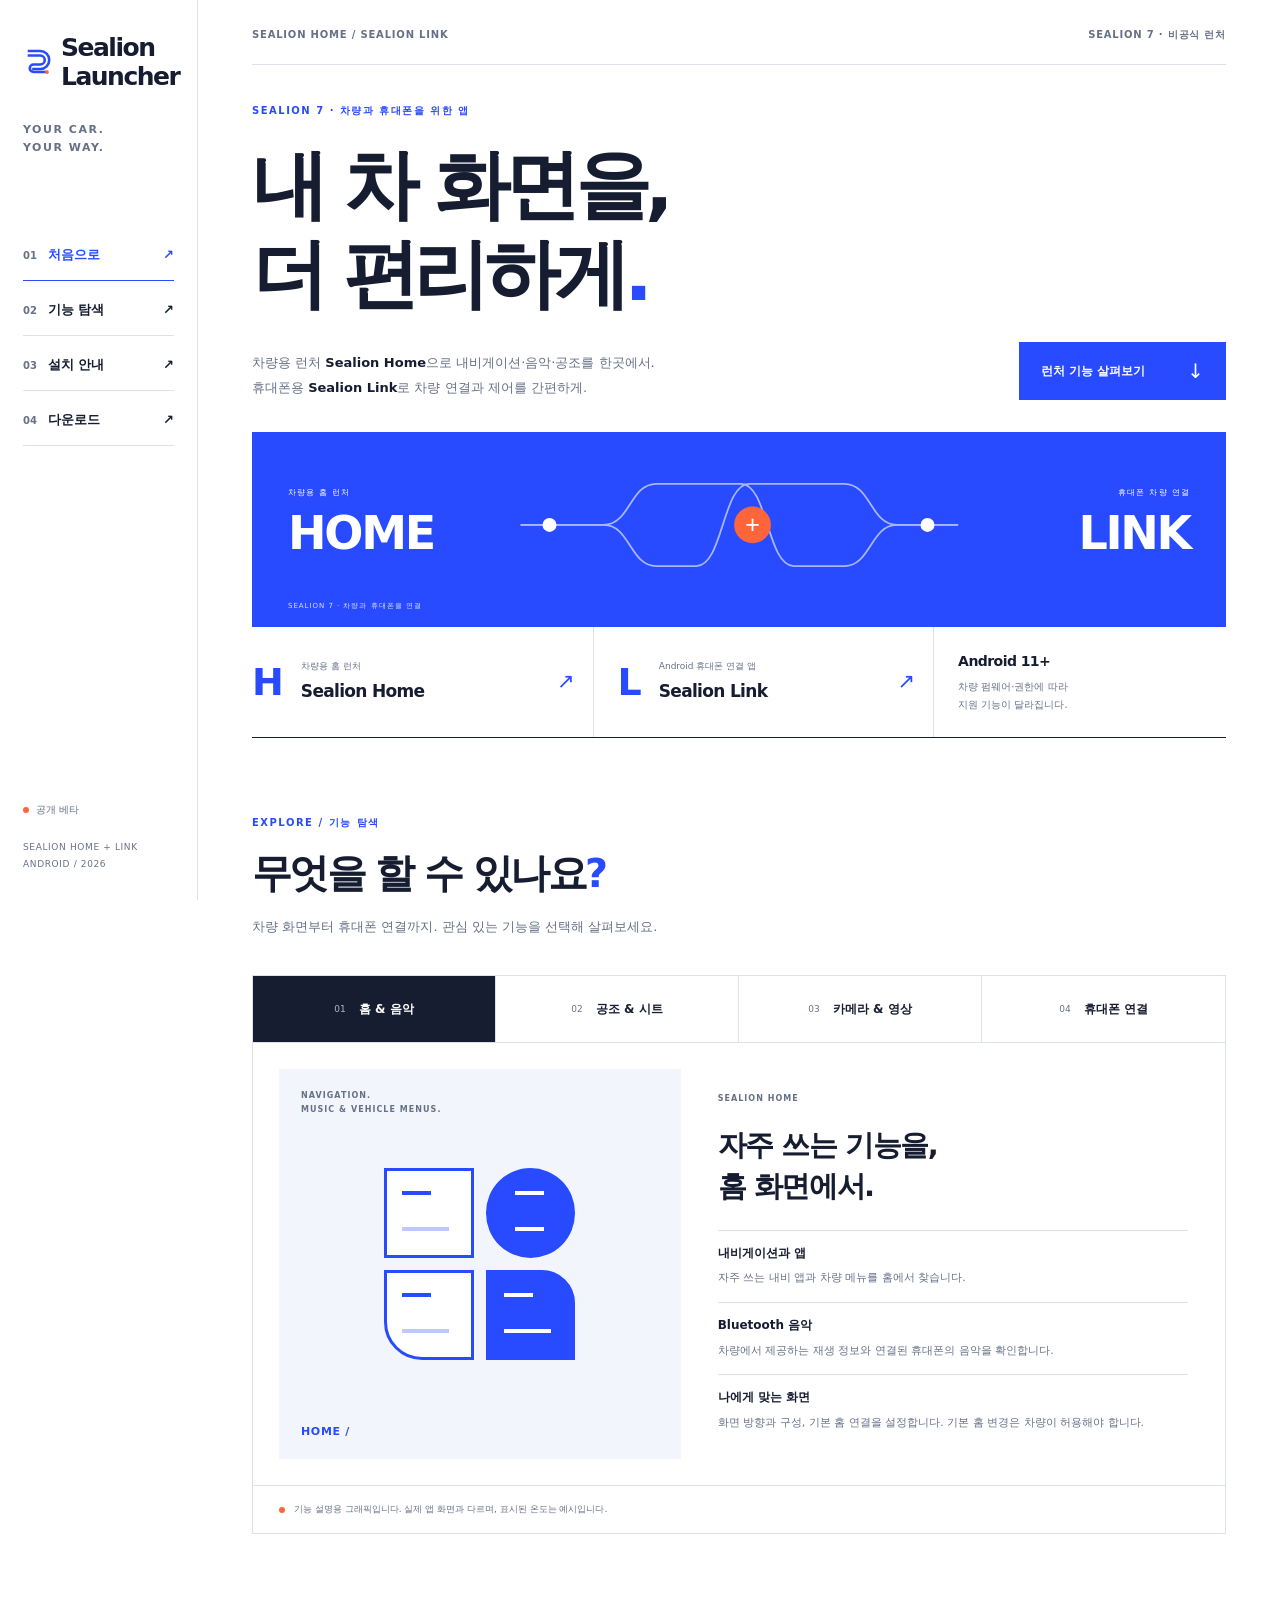
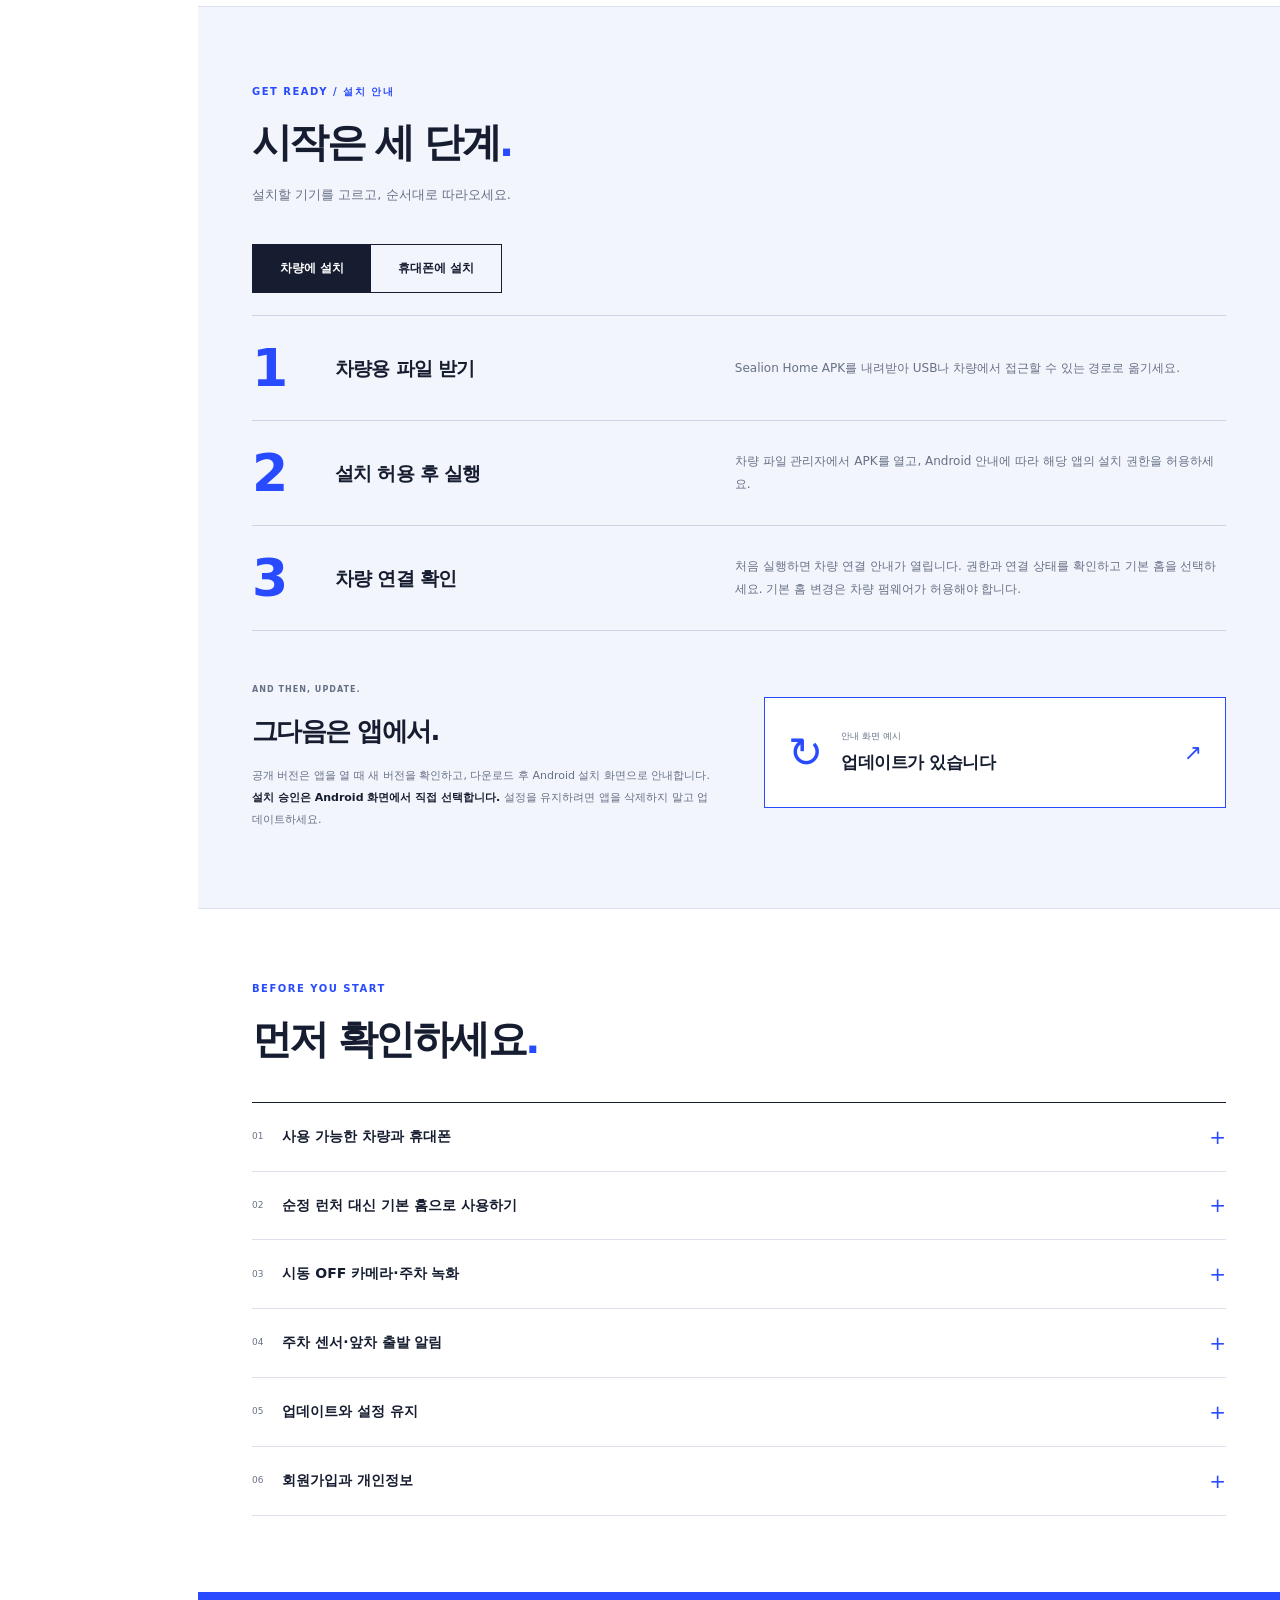
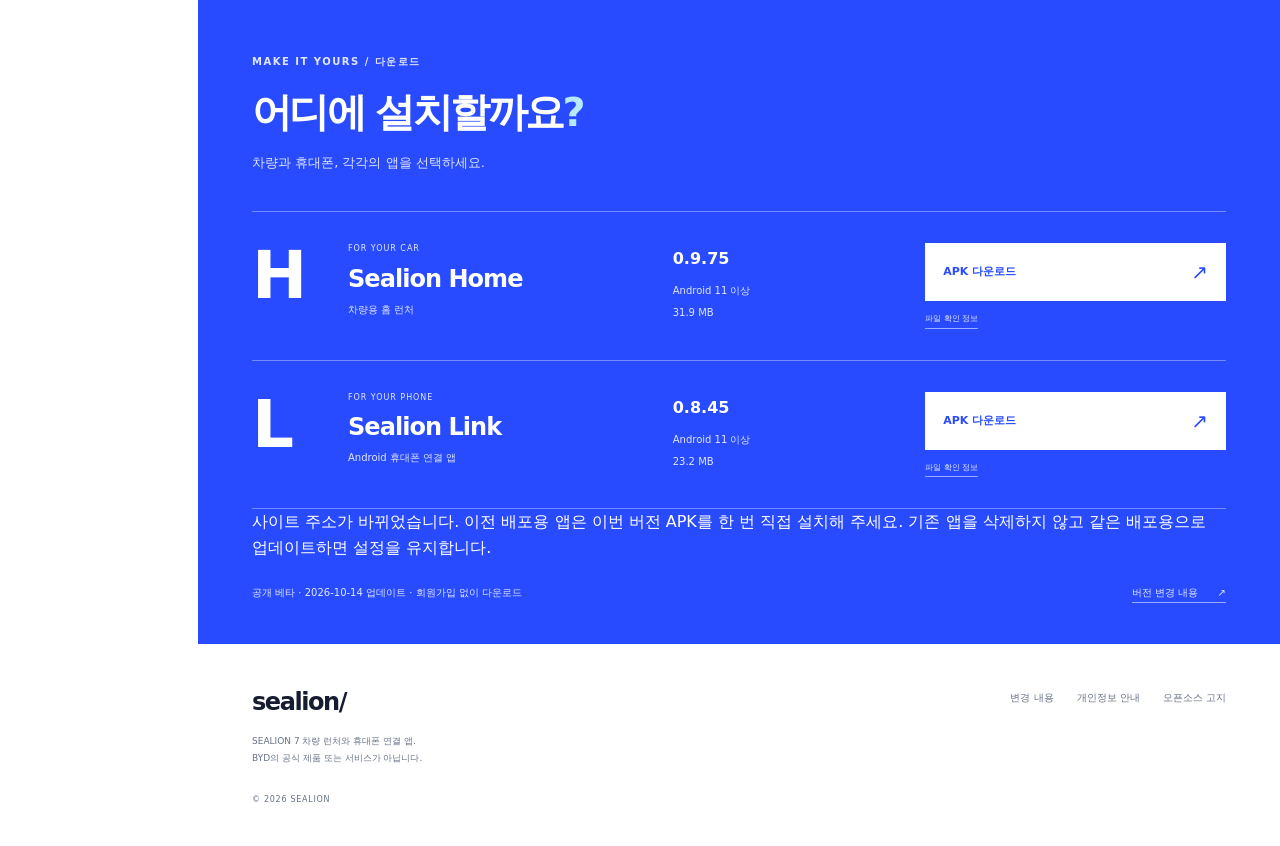
==== commit 9f78c72c: "Fix Home 0.9.75 camera sharing, cluster view and recording" ====
--- a/site/index.html
+++ b/site/index.html
@@ -78,7 +78,7 @@
   </div></section>
 
   <section id="download" class="downloads" aria-labelledby="download-title"><div class="download-heading"><p class="section-code">MAKE IT YOURS / 다운로드</p><h2 id="download-title">어디에 설치할까요<span>?</span></h2><p>차량과 휴대폰, 각각의 앱을 선택하세요.</p></div>
-    <div class="package-list"><article class="package-row"><div class="package-letter">H</div><div class="package-name"><span>FOR YOUR CAR</span><h3>Sealion Home</h3><p>차량용 홈 런처</p></div><div class="release-meta"><strong data-release="vehicle-version">0.9.74</strong><span>Android 11 이상</span><span data-release="vehicle-size">공개 파일 준비 중</span></div><div class="package-action"><a class="action download-link is-disabled" data-app="vehicle" aria-disabled="true">다운로드 준비 중 <span aria-hidden="true">↗</span></a><details class="hash-details"><summary>파일 확인 정보</summary><p data-release="vehicle-hash">공개 파일 확정 후 SHA-256을 제공합니다.</p></details></div></article>
+    <div class="package-list"><article class="package-row"><div class="package-letter">H</div><div class="package-name"><span>FOR YOUR CAR</span><h3>Sealion Home</h3><p>차량용 홈 런처</p></div><div class="release-meta"><strong data-release="vehicle-version">0.9.75</strong><span>Android 11 이상</span><span data-release="vehicle-size">공개 파일 준비 중</span></div><div class="package-action"><a class="action download-link is-disabled" data-app="vehicle" aria-disabled="true">다운로드 준비 중 <span aria-hidden="true">↗</span></a><details class="hash-details"><summary>파일 확인 정보</summary><p data-release="vehicle-hash">공개 파일 확정 후 SHA-256을 제공합니다.</p></details></div></article>
     <article class="package-row"><div class="package-letter">L</div><div class="package-name"><span>FOR YOUR PHONE</span><h3>Sealion Link</h3><p>Android 휴대폰 연결 앱</p></div><div class="release-meta"><strong data-release="phone-version">0.8.45</strong><span>Android 11 이상</span><span data-release="phone-size">공개 파일 준비 중</span></div><div class="package-action"><a class="action download-link is-disabled" data-app="phone" aria-disabled="true">다운로드 준비 중 <span aria-hidden="true">↗</span></a><details class="hash-details"><summary>파일 확인 정보</summary><p data-release="phone-hash">공개 파일 확정 후 SHA-256을 제공합니다.</p></details></div></article></div>
     <p class="notice">사이트 주소가 바뀌었습니다. 이전 배포용 앱은 이번 버전 APK를 한 번 직접 설치해 주세요. 기존 앱을 삭제하지 않고 같은 배포용으로 업데이트하면 설정을 유지합니다.</p><div class="download-footnote"><p id="release-status"><span class="status-dot"></span>공개 다운로드 파일을 확인하고 있습니다.</p><a href="release-notes.html">버전 변경 내용 <span aria-hidden="true">↗</span></a></div>
   </section>
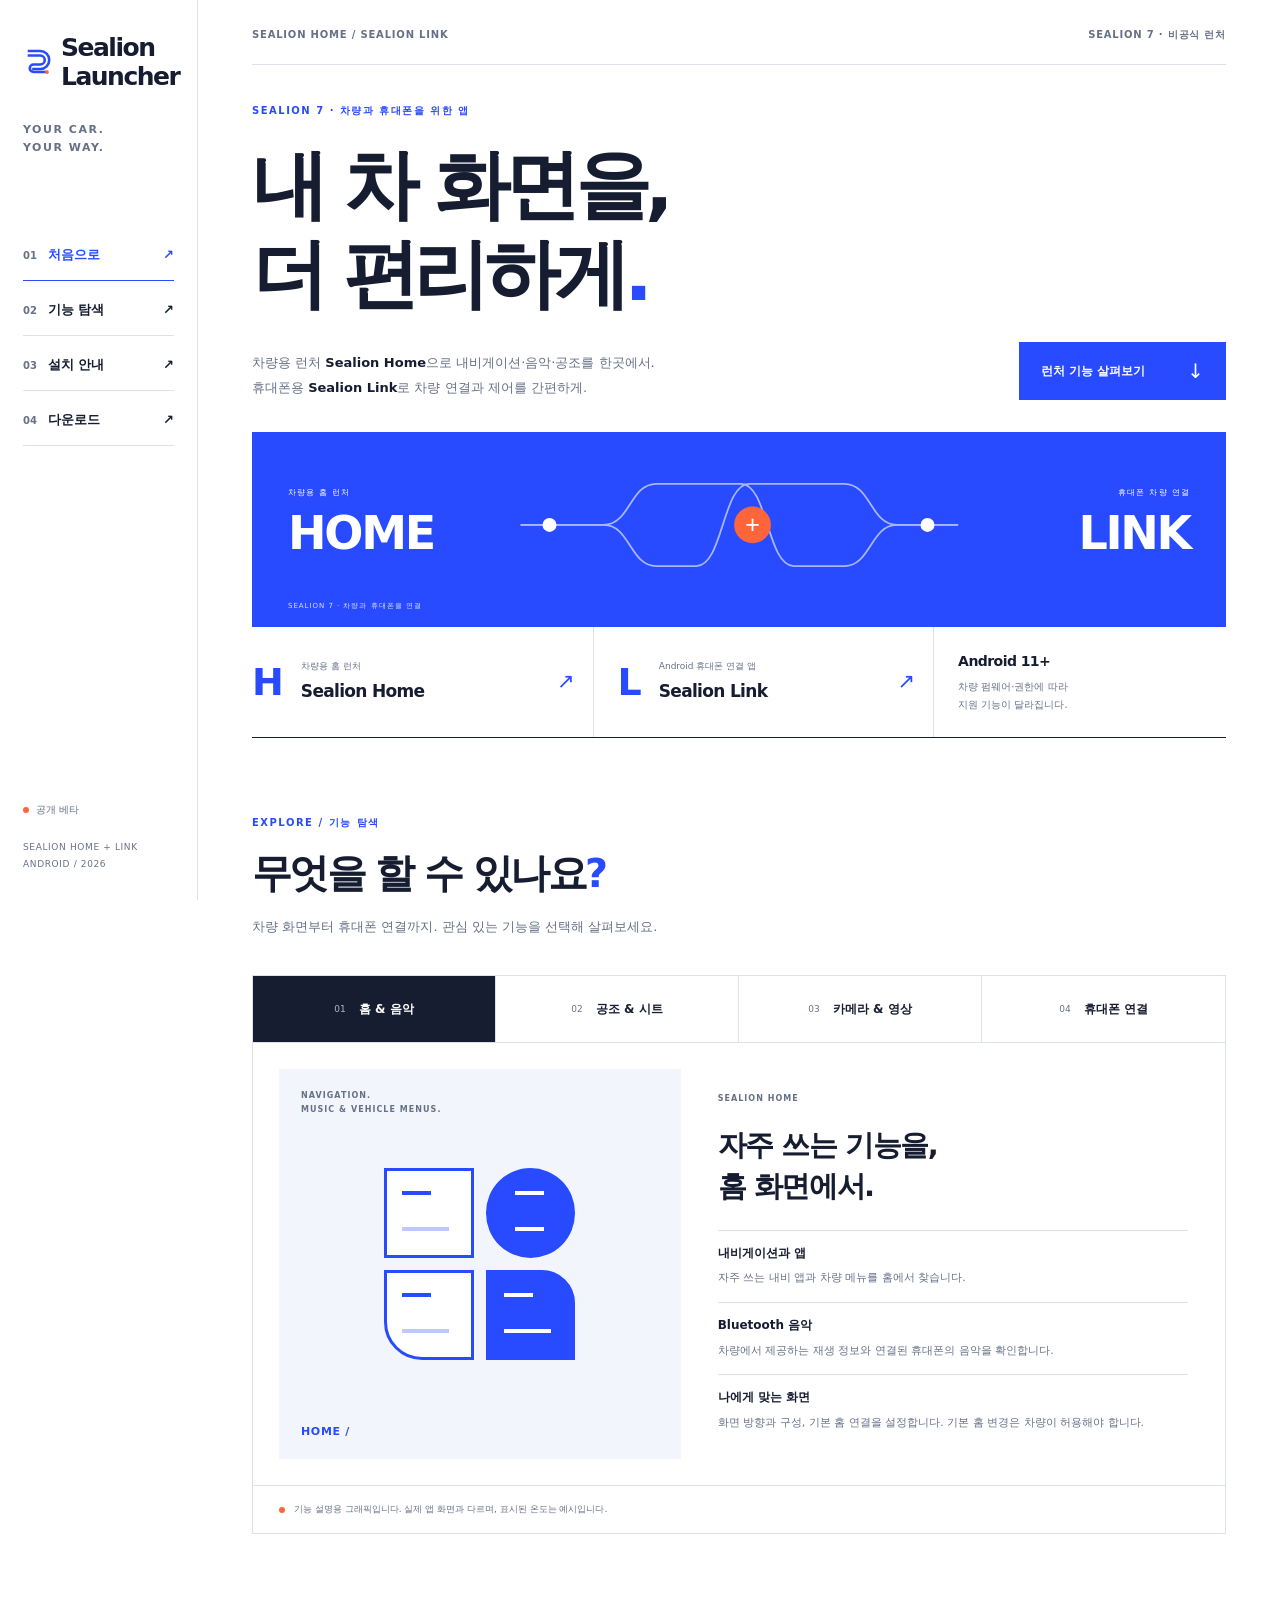
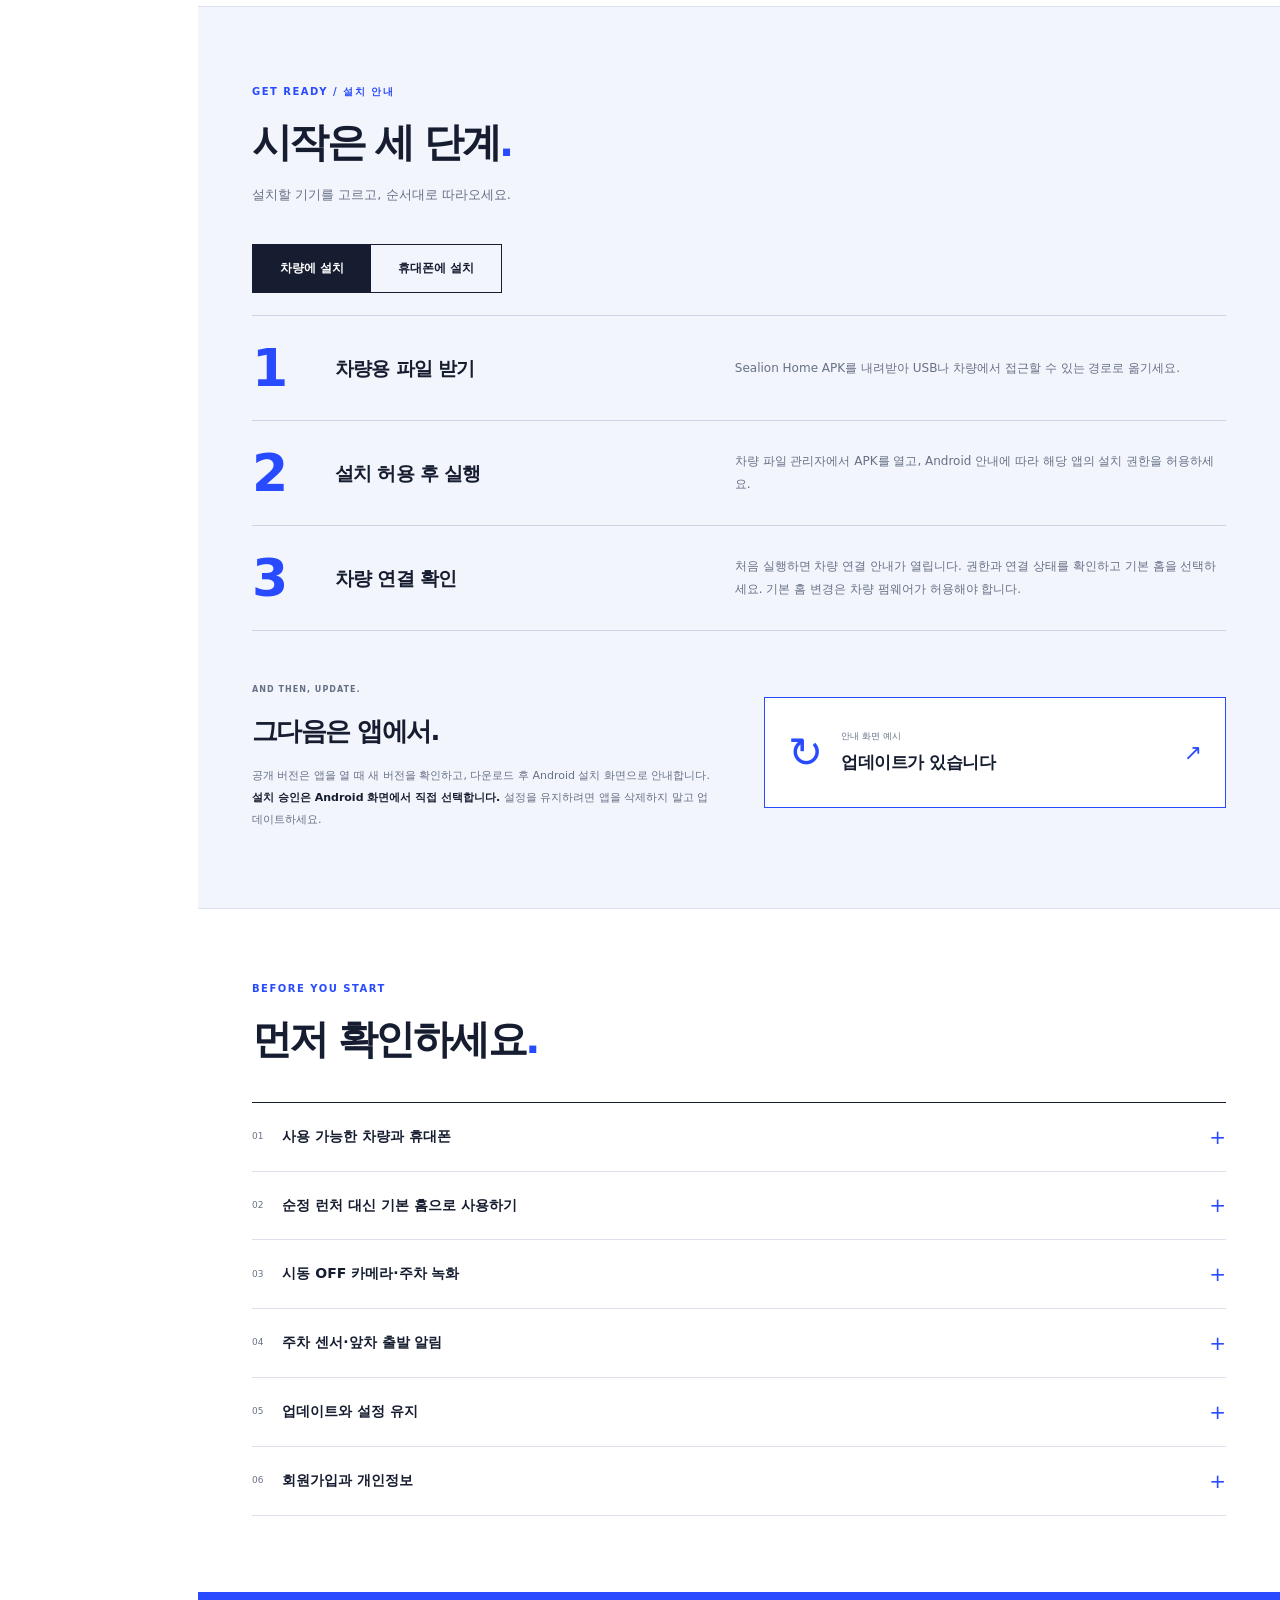
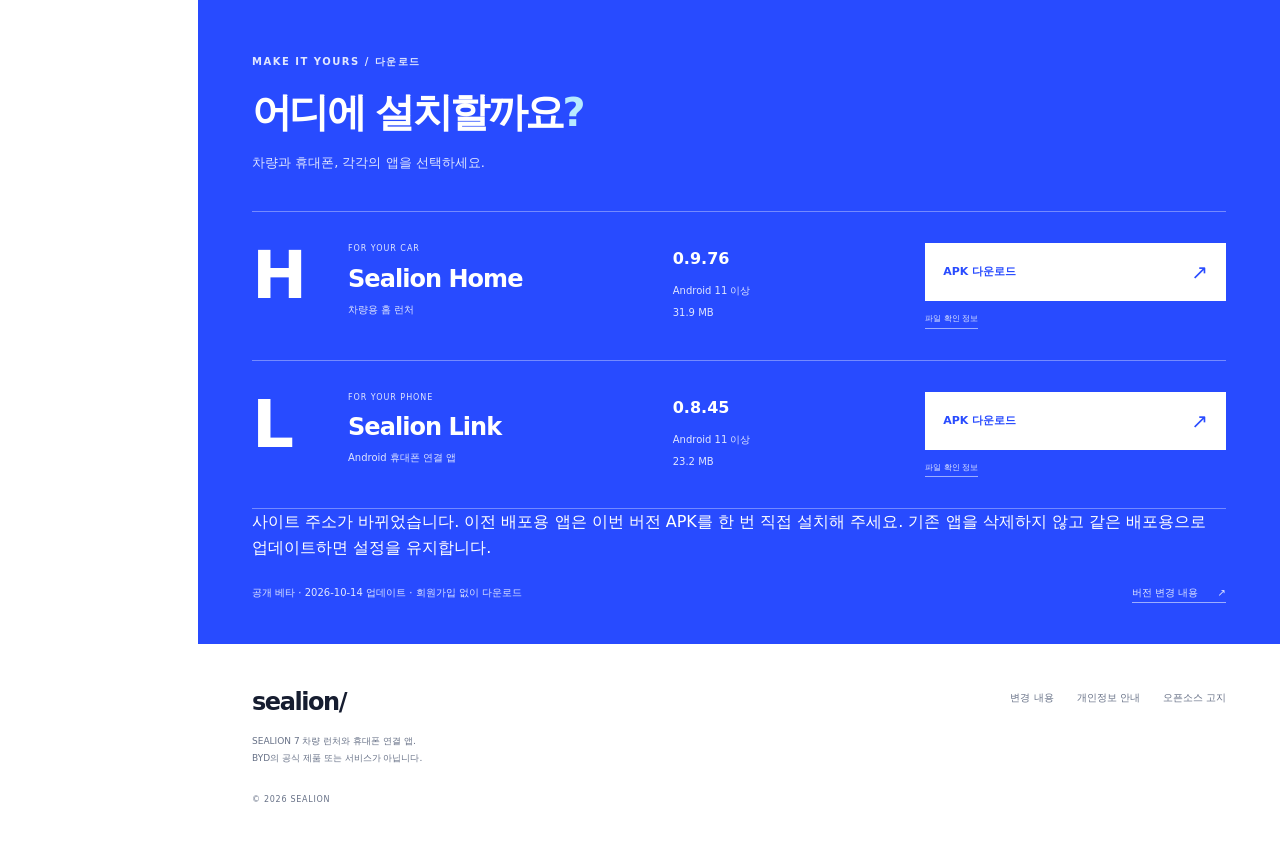
==== commit b877e358: "Publish Home 0.9.76 recording recovery and surround scale fixes" ====
--- a/site/index.html
+++ b/site/index.html
@@ -78,7 +78,7 @@
   </div></section>
 
   <section id="download" class="downloads" aria-labelledby="download-title"><div class="download-heading"><p class="section-code">MAKE IT YOURS / 다운로드</p><h2 id="download-title">어디에 설치할까요<span>?</span></h2><p>차량과 휴대폰, 각각의 앱을 선택하세요.</p></div>
-    <div class="package-list"><article class="package-row"><div class="package-letter">H</div><div class="package-name"><span>FOR YOUR CAR</span><h3>Sealion Home</h3><p>차량용 홈 런처</p></div><div class="release-meta"><strong data-release="vehicle-version">0.9.75</strong><span>Android 11 이상</span><span data-release="vehicle-size">공개 파일 준비 중</span></div><div class="package-action"><a class="action download-link is-disabled" data-app="vehicle" aria-disabled="true">다운로드 준비 중 <span aria-hidden="true">↗</span></a><details class="hash-details"><summary>파일 확인 정보</summary><p data-release="vehicle-hash">공개 파일 확정 후 SHA-256을 제공합니다.</p></details></div></article>
+    <div class="package-list"><article class="package-row"><div class="package-letter">H</div><div class="package-name"><span>FOR YOUR CAR</span><h3>Sealion Home</h3><p>차량용 홈 런처</p></div><div class="release-meta"><strong data-release="vehicle-version">0.9.76</strong><span>Android 11 이상</span><span data-release="vehicle-size">공개 파일 준비 중</span></div><div class="package-action"><a class="action download-link is-disabled" data-app="vehicle" aria-disabled="true">다운로드 준비 중 <span aria-hidden="true">↗</span></a><details class="hash-details"><summary>파일 확인 정보</summary><p data-release="vehicle-hash">공개 파일 확정 후 SHA-256을 제공합니다.</p></details></div></article>
     <article class="package-row"><div class="package-letter">L</div><div class="package-name"><span>FOR YOUR PHONE</span><h3>Sealion Link</h3><p>Android 휴대폰 연결 앱</p></div><div class="release-meta"><strong data-release="phone-version">0.8.45</strong><span>Android 11 이상</span><span data-release="phone-size">공개 파일 준비 중</span></div><div class="package-action"><a class="action download-link is-disabled" data-app="phone" aria-disabled="true">다운로드 준비 중 <span aria-hidden="true">↗</span></a><details class="hash-details"><summary>파일 확인 정보</summary><p data-release="phone-hash">공개 파일 확정 후 SHA-256을 제공합니다.</p></details></div></article></div>
     <p class="notice">사이트 주소가 바뀌었습니다. 이전 배포용 앱은 이번 버전 APK를 한 번 직접 설치해 주세요. 기존 앱을 삭제하지 않고 같은 배포용으로 업데이트하면 설정을 유지합니다.</p><div class="download-footnote"><p id="release-status"><span class="status-dot"></span>공개 다운로드 파일을 확인하고 있습니다.</p><a href="release-notes.html">버전 변경 내용 <span aria-hidden="true">↗</span></a></div>
   </section>
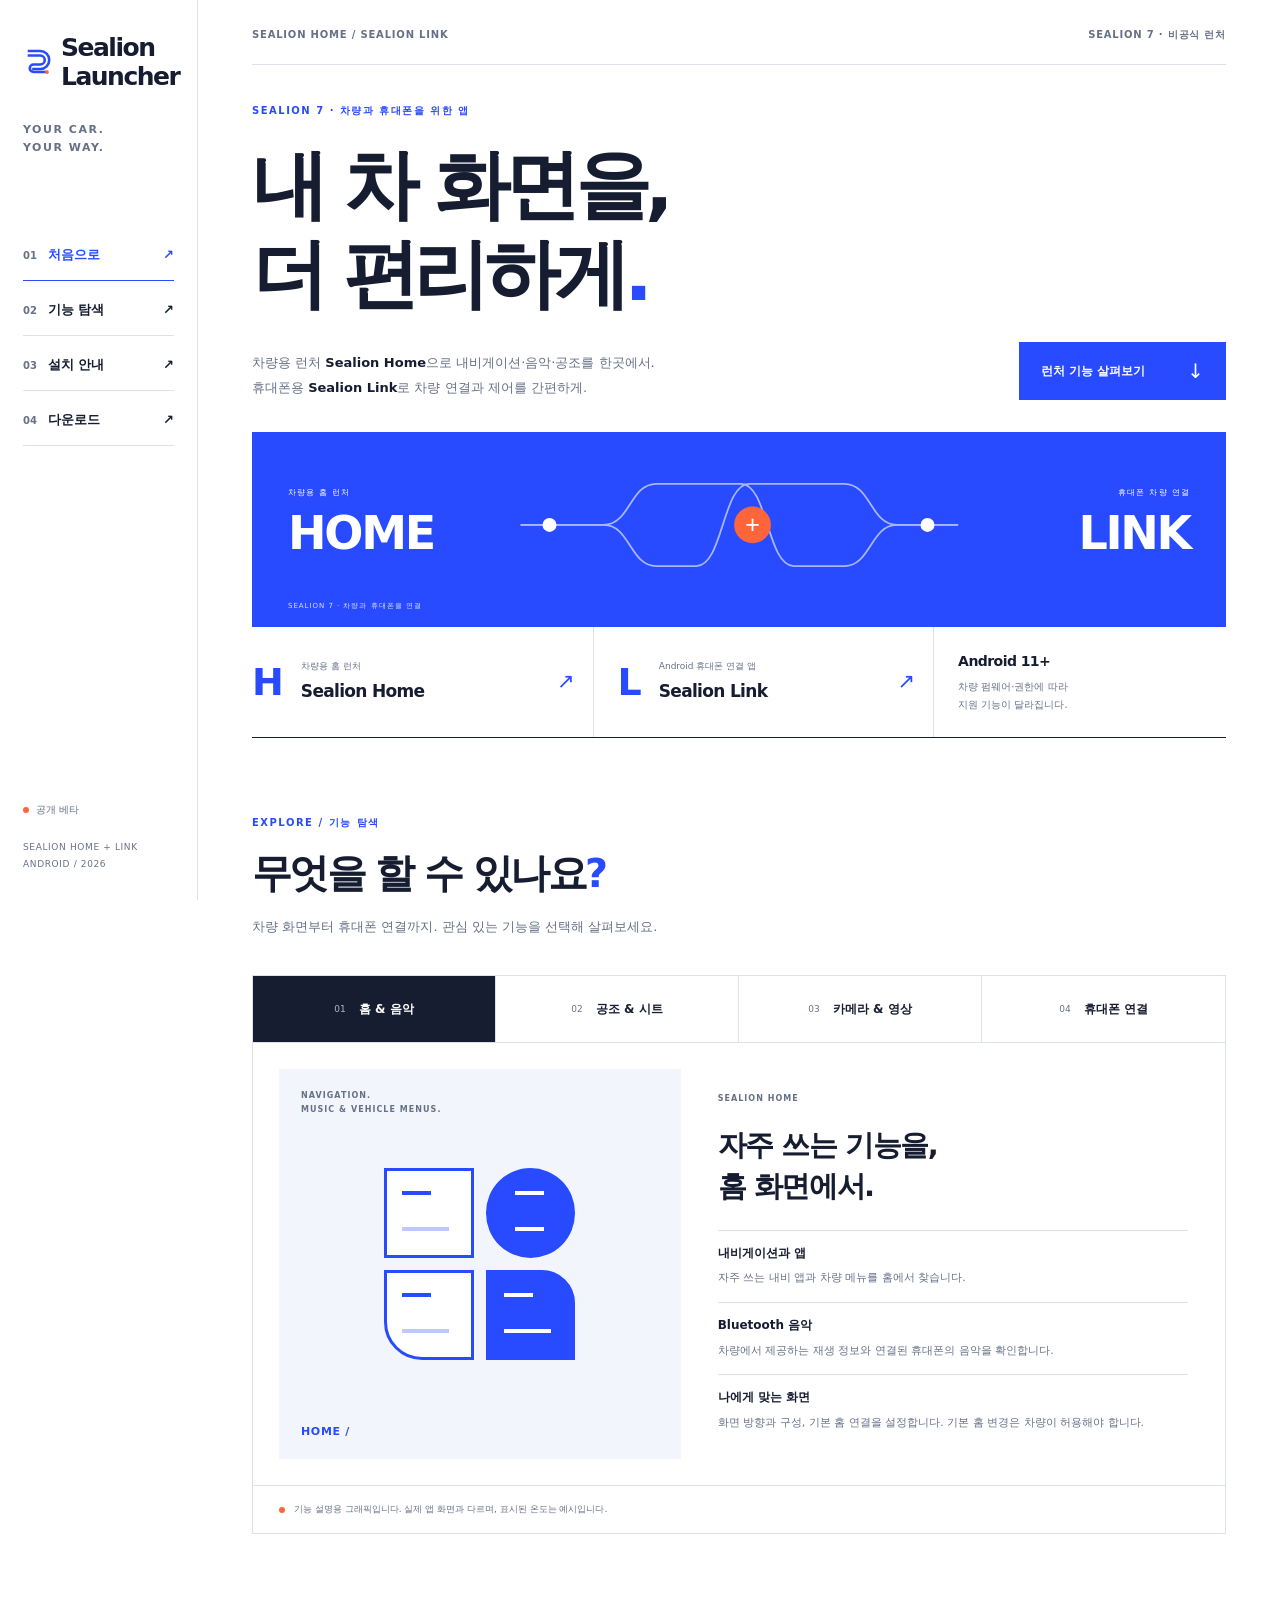
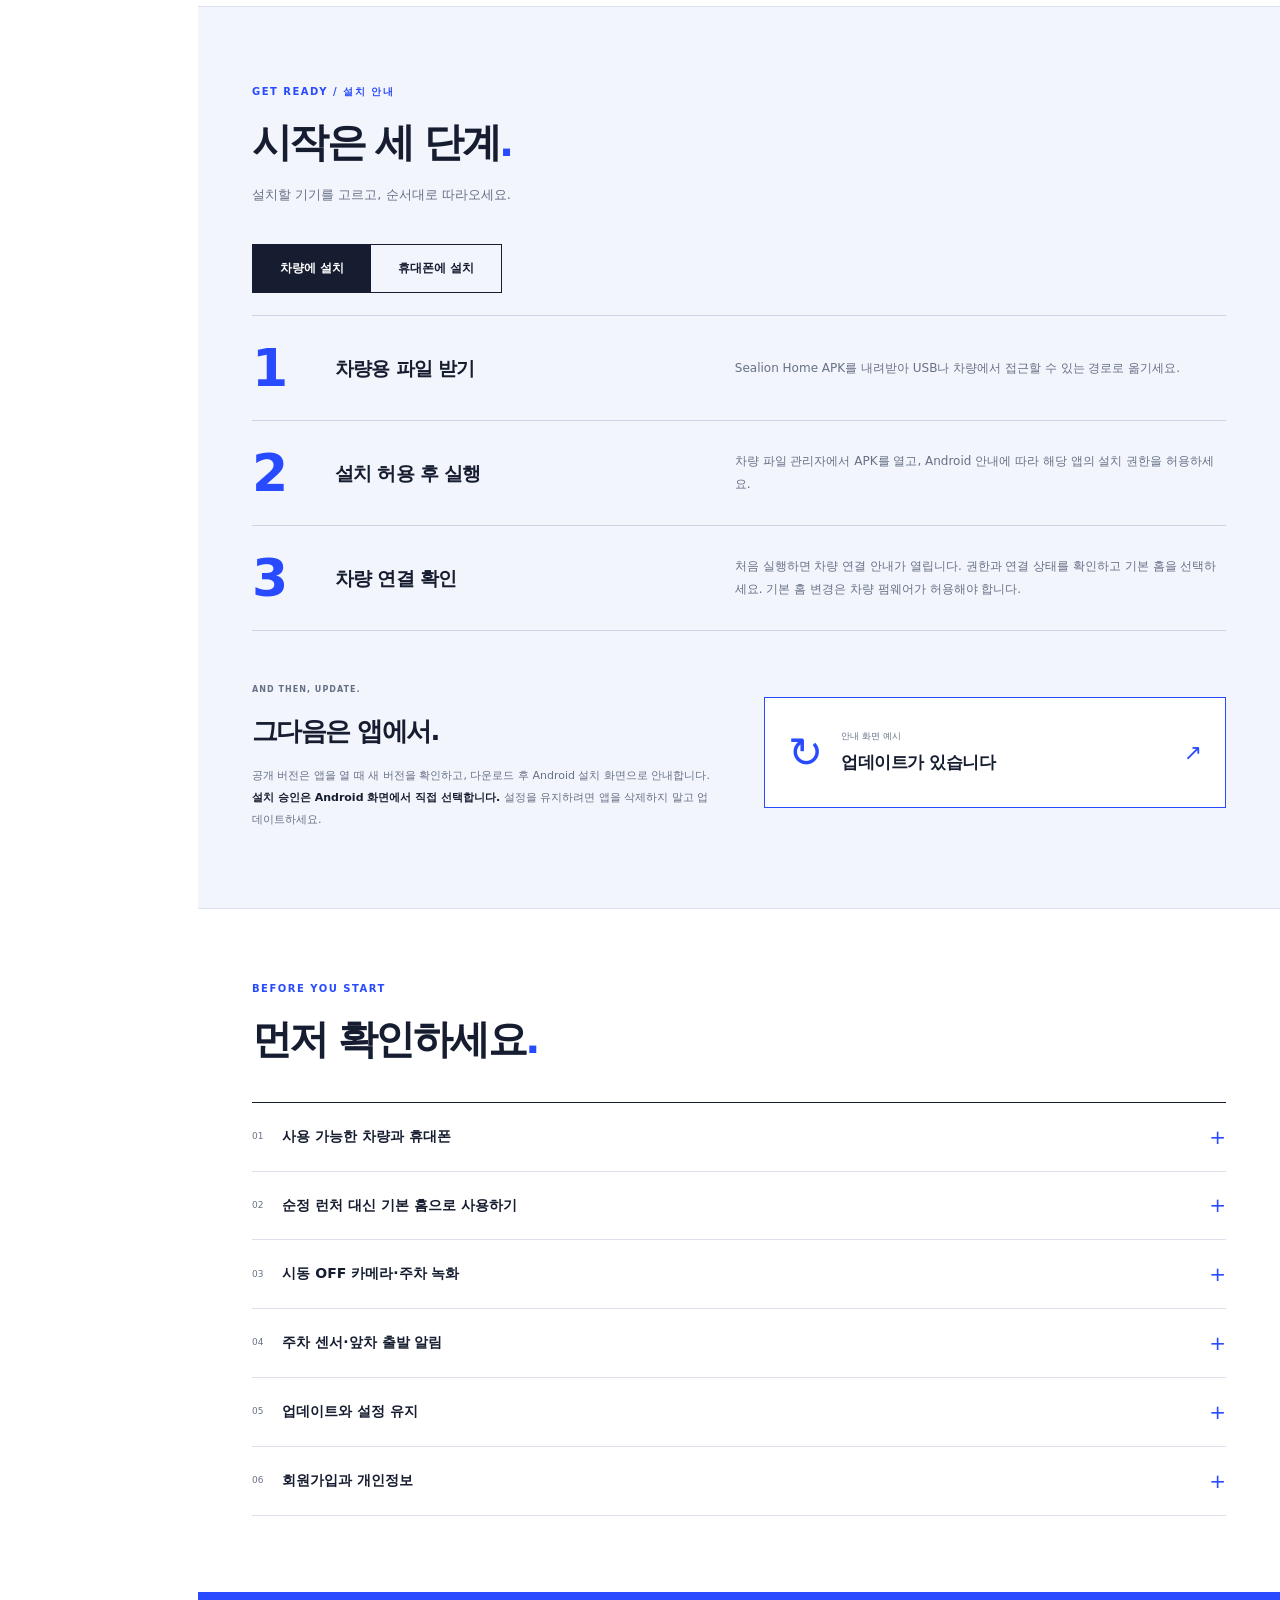
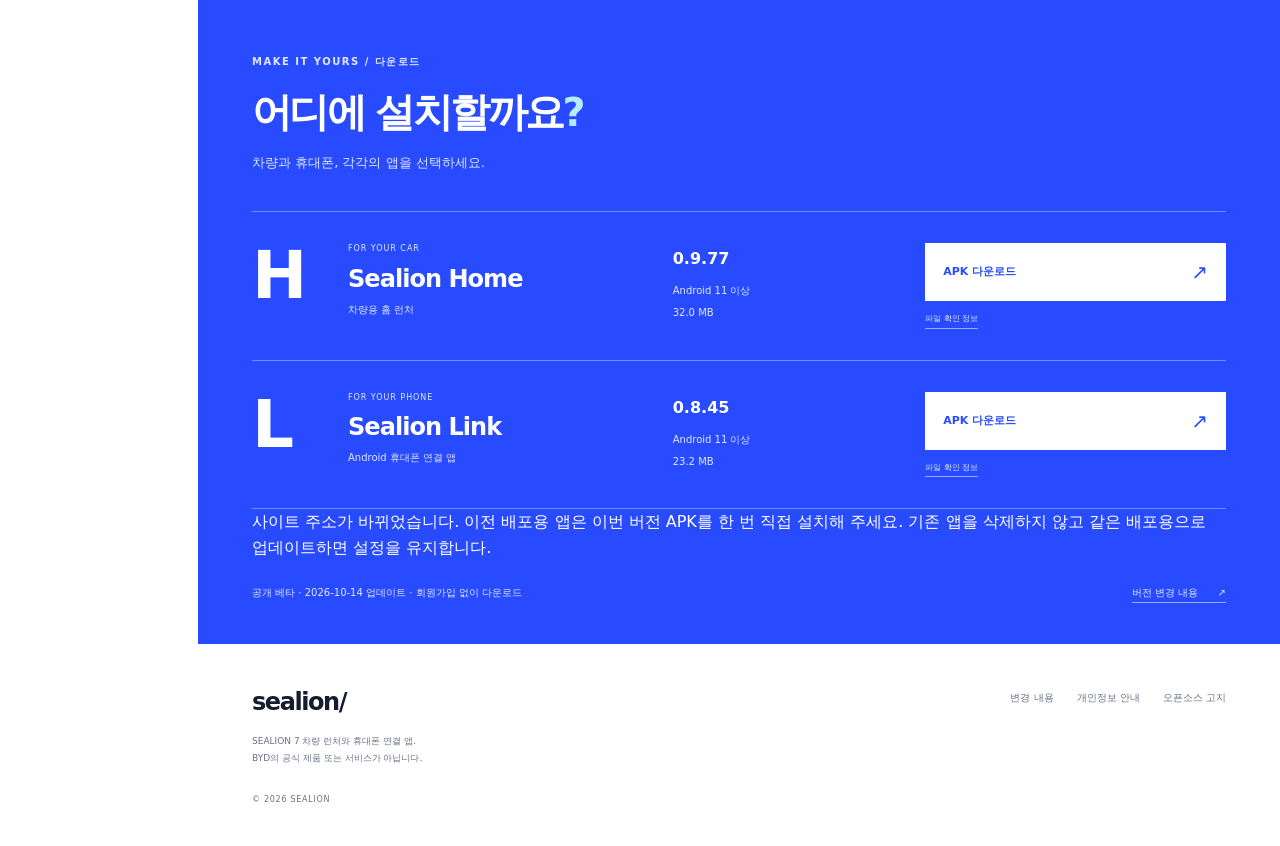
==== commit f7676fda: "Home 0.9.77 navigation source persists across center Home" ====
--- a/site/index.html
+++ b/site/index.html
@@ -78,7 +78,7 @@
   </div></section>
 
   <section id="download" class="downloads" aria-labelledby="download-title"><div class="download-heading"><p class="section-code">MAKE IT YOURS / 다운로드</p><h2 id="download-title">어디에 설치할까요<span>?</span></h2><p>차량과 휴대폰, 각각의 앱을 선택하세요.</p></div>
-    <div class="package-list"><article class="package-row"><div class="package-letter">H</div><div class="package-name"><span>FOR YOUR CAR</span><h3>Sealion Home</h3><p>차량용 홈 런처</p></div><div class="release-meta"><strong data-release="vehicle-version">0.9.76</strong><span>Android 11 이상</span><span data-release="vehicle-size">공개 파일 준비 중</span></div><div class="package-action"><a class="action download-link is-disabled" data-app="vehicle" aria-disabled="true">다운로드 준비 중 <span aria-hidden="true">↗</span></a><details class="hash-details"><summary>파일 확인 정보</summary><p data-release="vehicle-hash">공개 파일 확정 후 SHA-256을 제공합니다.</p></details></div></article>
+    <div class="package-list"><article class="package-row"><div class="package-letter">H</div><div class="package-name"><span>FOR YOUR CAR</span><h3>Sealion Home</h3><p>차량용 홈 런처</p></div><div class="release-meta"><strong data-release="vehicle-version">0.9.77</strong><span>Android 11 이상</span><span data-release="vehicle-size">공개 파일 준비 중</span></div><div class="package-action"><a class="action download-link is-disabled" data-app="vehicle" aria-disabled="true">다운로드 준비 중 <span aria-hidden="true">↗</span></a><details class="hash-details"><summary>파일 확인 정보</summary><p data-release="vehicle-hash">공개 파일 확정 후 SHA-256을 제공합니다.</p></details></div></article>
     <article class="package-row"><div class="package-letter">L</div><div class="package-name"><span>FOR YOUR PHONE</span><h3>Sealion Link</h3><p>Android 휴대폰 연결 앱</p></div><div class="release-meta"><strong data-release="phone-version">0.8.45</strong><span>Android 11 이상</span><span data-release="phone-size">공개 파일 준비 중</span></div><div class="package-action"><a class="action download-link is-disabled" data-app="phone" aria-disabled="true">다운로드 준비 중 <span aria-hidden="true">↗</span></a><details class="hash-details"><summary>파일 확인 정보</summary><p data-release="phone-hash">공개 파일 확정 후 SHA-256을 제공합니다.</p></details></div></article></div>
     <p class="notice">사이트 주소가 바뀌었습니다. 이전 배포용 앱은 이번 버전 APK를 한 번 직접 설치해 주세요. 기존 앱을 삭제하지 않고 같은 배포용으로 업데이트하면 설정을 유지합니다.</p><div class="download-footnote"><p id="release-status"><span class="status-dot"></span>공개 다운로드 파일을 확인하고 있습니다.</p><a href="release-notes.html">버전 변경 내용 <span aria-hidden="true">↗</span></a></div>
   </section>
